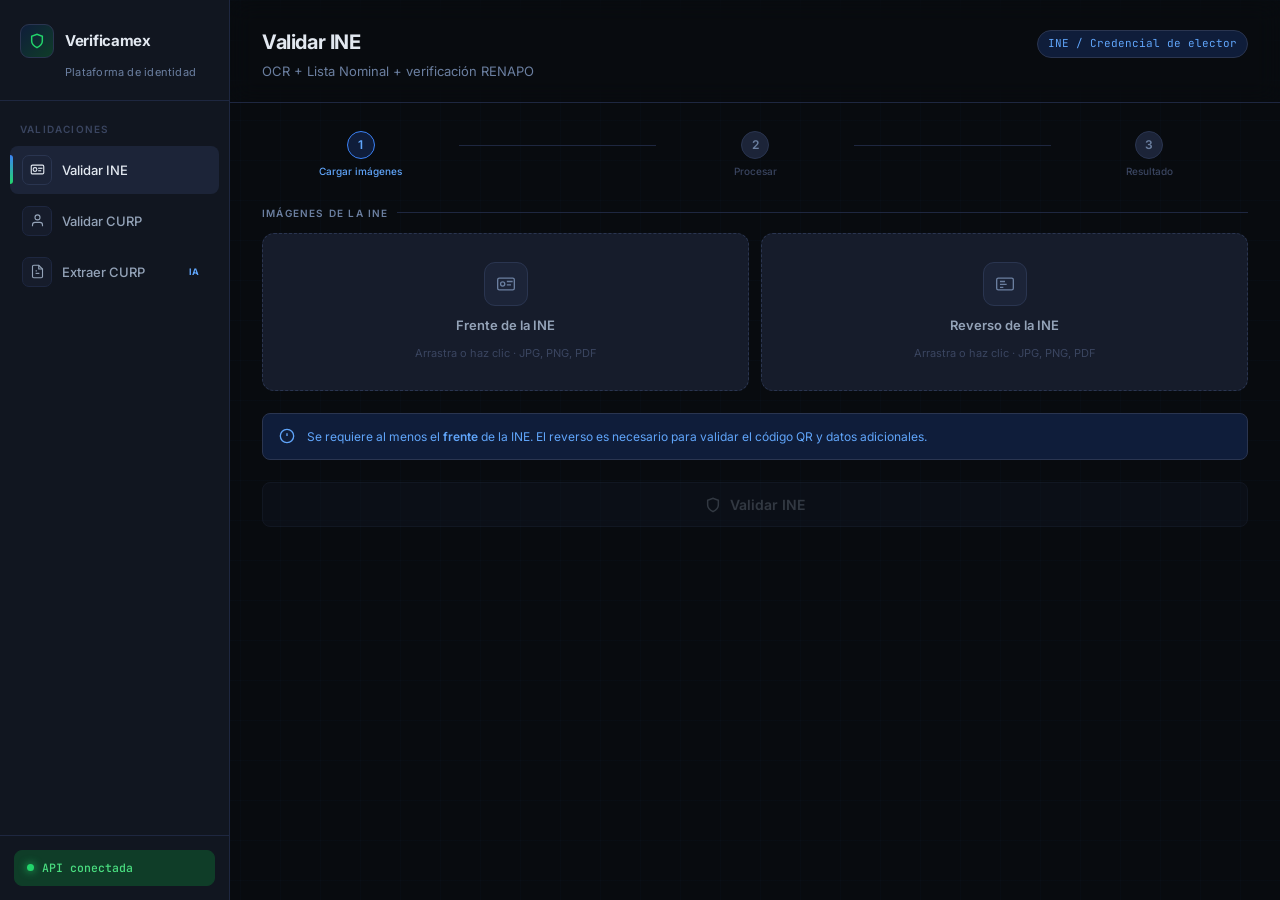
==== templates/index.html @ 27344fe3 "Separated HTML file into it's respective .html, .css && .js" ====
<!doctype html>
<html lang="es">
  <head>
    <meta charset="UTF-8" />
    <meta name="viewport" content="width=device-width, initial-scale=1.0" />
    <title>Verificamex — Validador de Identidad</title>
    <link rel="preconnect" href="https://fonts.googleapis.com" />
    <link
      href="https://fonts.googleapis.com/css2?family=Inter:wght@300;400;500;600;700&family=JetBrains+Mono:wght@400;500&display=swap"
      rel="stylesheet"
    />
    <link rel="stylesheet" href="/static/styles.css" />
  </head>
  <body>
    <div class="app">
      <aside class="sidebar">
        <div class="brand">
          <div class="brand-row">
            <div class="brand-icon">
              <svg
                width="16"
                height="16"
                fill="none"
                viewBox="0 0 24 24"
                stroke="#22d56b"
                stroke-width="2.2"
              >
                <path d="M12 22s8-4 8-10V5l-8-3-8 3v7c0 6 8 10 8 10z" />
              </svg>
            </div>
            <span class="brand-name">Verificamex</span>
          </div>
          <div class="brand-sub">Plataforma de identidad</div>
        </div>

        <nav class="nav">
          <div class="nav-section">Validaciones</div>

          <button class="nav-item active" id="nav-ine" onclick="go('ine')">
            <div class="nav-icon">
              <svg
                width="15"
                height="15"
                fill="none"
                viewBox="0 0 24 24"
                stroke="currentColor"
                stroke-width="1.8"
              >
                <rect x="2" y="5" width="20" height="14" rx="2" />
                <circle cx="8" cy="12" r="3" />
                <line x1="13" y1="10" x2="20" y2="10" />
                <line x1="13" y1="14" x2="18" y2="14" />
              </svg>
            </div>
            Validar INE
          </button>

          <button class="nav-item" id="nav-curp" onclick="go('curp')">
            <div class="nav-icon">
              <svg
                width="15"
                height="15"
                fill="none"
                viewBox="0 0 24 24"
                stroke="currentColor"
                stroke-width="1.8"
              >
                <path d="M20 21v-2a4 4 0 0 0-4-4H8a4 4 0 0 0-4 4v2" />
                <circle cx="12" cy="7" r="4" />
              </svg>
            </div>
            Validar CURP
          </button>

          <button class="nav-item" id="nav-extraer" onclick="go('extraer')">
            <div class="nav-icon">
              <svg
                width="15"
                height="15"
                fill="none"
                viewBox="0 0 24 24"
                stroke="currentColor"
                stroke-width="1.8"
              >
                <path
                  d="M14 2H6a2 2 0 0 0-2 2v16a2 2 0 0 0 2 2h12a2 2 0 0 0 2-2V8z"
                />
                <polyline points="14 2 14 8 20 8" />
                <line x1="9" y1="15" x2="15" y2="15" />
                <line x1="9" y1="11" x2="11" y2="11" />
              </svg>
            </div>
            Extraer CURP
            <span class="nav-new">IA</span>
          </button>
        </nav>

        <div class="sfooter">
          <div class="api-status">
            <div class="api-dot"></div>
            <span class="api-label">API conectada</span>
          </div>
        </div>
      </aside>

      <main class="main">
        <div id="sec-ine">
          <div class="topbar">
            <div class="topbar-left">
              <h1>Validar INE</h1>
              <p>OCR + Lista Nominal + verificación RENAPO</p>
            </div>
            <span class="topbar-badge">INE / Credencial de elector</span>
          </div>

          <div class="content">
            <div class="steps" id="ine-steps">
              <div class="step active" id="step1">
                <div class="step-dot">1</div>
                <div class="step-label">Cargar imágenes</div>
              </div>
              <div class="step-line" id="line1"></div>
              <div class="step" id="step2">
                <div class="step-dot">2</div>
                <div class="step-label">Procesar</div>
              </div>
              <div class="step-line" id="line2"></div>
              <div class="step" id="step3">
                <div class="step-dot">3</div>
                <div class="step-label">Resultado</div>
              </div>
            </div>

            <div>
              <div class="slabel">Imágenes de la INE</div>
              <div class="ugrid">
                <div class="uzone" id="zf">
                  <input
                    type="file"
                    accept="image/*,.pdf"
                    onchange="pick('front', this)"
                  />
                  <div class="uico-wrap">
                    <svg
                      class="uico"
                      width="20"
                      height="20"
                      fill="none"
                      viewBox="0 0 24 24"
                      stroke="var(--muted2)"
                      stroke-width="1.6"
                    >
                      <rect x="2" y="5" width="20" height="14" rx="2" />
                      <circle cx="8" cy="12" r="2.5" />
                      <line x1="13" y1="9" x2="20" y2="9" />
                      <line x1="13" y1="13" x2="18" y2="13" />
                    </svg>
                    <svg
                      class="uchk"
                      width="20"
                      height="20"
                      fill="none"
                      viewBox="0 0 24 24"
                      stroke="var(--green)"
                      stroke-width="2"
                    >
                      <polyline points="20 6 9 17 4 12" />
                    </svg>
                  </div>
                  <img class="thumb" id="tf" src="" alt="" />
                  <span class="utitle" id="ft">Frente de la INE</span>
                  <span class="usub" id="fs"
                    >Arrastra o haz clic · JPG, PNG, PDF</span
                  >
                </div>

                <div class="uzone" id="zb">
                  <input
                    type="file"
                    accept="image/*,.pdf"
                    onchange="pick('back', this)"
                  />
                  <div class="uico-wrap">
                    <svg
                      class="uico"
                      width="20"
                      height="20"
                      fill="none"
                      viewBox="0 0 24 24"
                      stroke="var(--muted2)"
                      stroke-width="1.6"
                    >
                      <rect x="2" y="5" width="20" height="14" rx="2" />
                      <line x1="6" y1="9" x2="12" y2="9" />
                      <line x1="6" y1="12.5" x2="14" y2="12.5" />
                      <line x1="6" y1="16" x2="10" y2="16" />
                    </svg>
                    <svg
                      class="uchk"
                      width="20"
                      height="20"
                      fill="none"
                      viewBox="0 0 24 24"
                      stroke="var(--green)"
                      stroke-width="2"
                    >
                      <polyline points="20 6 9 17 4 12" />
                    </svg>
                  </div>
                  <img class="thumb" id="tb" src="" alt="" />
                  <span class="utitle" id="bt">Reverso de la INE</span>
                  <span class="usub" id="bs"
                    >Arrastra o haz clic · JPG, PNG, PDF</span
                  >
                </div>
              </div>
            </div>

            <div class="info-box">
              <svg
                width="16"
                height="16"
                fill="none"
                viewBox="0 0 24 24"
                stroke="var(--blue-txt)"
                stroke-width="2"
              >
                <circle cx="12" cy="12" r="10" />
                <line x1="12" y1="8" x2="12" y2="12" />
                <line x1="12" y1="16" x2="12.01" y2="16" />
              </svg>
              <p>
                Se requiere al menos el <strong>frente</strong> de la INE. El
                reverso es necesario para validar el código QR y datos
                adicionales.
              </p>
            </div>

            <button class="btn-main" id="bine" onclick="doINE()" disabled>
              <div class="spinner-wrap">
                <div class="spinner"></div>
              </div>
              <svg
                id="iico"
                width="16"
                height="16"
                fill="none"
                viewBox="0 0 24 24"
                stroke="currentColor"
                stroke-width="2.2"
              >
                <path d="M12 22s8-4 8-10V5l-8-3-8 3v7c0 6 8 10 8 10z" />
              </svg>
              <span id="ilbl">Validar INE</span>
            </button>

            <div id="ir"></div>
          </div>
        </div>

        <div id="sec-curp" style="display: none">
          <div class="topbar">
            <div class="topbar-left">
              <h1>Validar CURP</h1>
              <p>Verificación directa ante el RENAPO</p>
            </div>
            <span class="topbar-badge">18 caracteres</span>
          </div>

          <div class="content">
            <div>
              <div class="slabel">Clave Única de Registro de Población</div>
              <div class="curp-input-wrap">
                <input
                  class="cinput"
                  id="ci"
                  maxlength="18"
                  placeholder="Ej: RELA040521HMNNPRA5"
                  oninput="onCurpInput(this)"
                  onkeydown="if (event.key === 'Enter') doCURP();"
                />
                <span class="curp-len" id="curp-len">0/18</span>
                <button class="btn-sm" id="bcurp" onclick="doCURP()" disabled>
                  Validar
                </button>
              </div>
            </div>

            <div class="info-box">
              <svg
                width="16"
                height="16"
                fill="none"
                viewBox="0 0 24 24"
                stroke="var(--blue-txt)"
                stroke-width="2"
              >
                <circle cx="12" cy="12" r="10" />
                <line x1="12" y1="8" x2="12" y2="12" />
                <line x1="12" y1="16" x2="12.01" y2="16" />
              </svg>
              <p>
                La CURP debe contener
                <strong>exactamente 18 caracteres</strong> alfanuméricos. La
                consulta se realiza en tiempo real contra el registro de RENAPO.
              </p>
            </div>

            <div id="cr"></div>
          </div>
        </div>

        <div id="sec-extraer" style="display: none">
          <div class="topbar">
            <div class="topbar-left">
              <h1>Extraer CURP</h1>
              <p>Detecta y extrae CURPs de cualquier documento o imagen</p>
            </div>
            <span class="topbar-badge">IA · OCR local</span>
          </div>

          <div class="content">
            <div>
              <div class="slabel">Documentos a analizar</div>
              <div
                class="drop-zone"
                id="dropZone"
                ondragover="dzDragOver(event)"
                ondragleave="dzDragLeave()"
                ondrop="dzDrop(event)"
              >
                <input
                  type="file"
                  id="docInput"
                  multiple
                  accept="image/*,.pdf,.doc,.docx,.txt,.png,.jpg,.jpeg,.webp,.bmp,.tiff,.heic"
                  onchange="addFiles(this.files)"
                />
                <div class="drop-icon">
                  <svg
                    width="24"
                    height="24"
                    fill="none"
                    viewBox="0 0 24 24"
                    stroke="var(--blue-txt)"
                    stroke-width="1.6"
                  >
                    <path d="M21 15v4a2 2 0 0 1-2 2H5a2 2 0 0 1-2-2v-4" />
                    <polyline points="17 8 12 3 7 8" />
                    <line x1="12" y1="3" x2="12" y2="15" />
                  </svg>
                </div>
                <span class="drop-title"
                  >Arrastra archivos aquí o haz clic para seleccionar</span
                >
                <span class="drop-sub"
                  >Sube imágenes de documentos, capturas de pantalla, PDFs,
                  actas, constancias o cualquier archivo que contenga una
                  CURP</span
                >
                <div class="drop-types">
                  <span class="type-pill">JPG</span>
                  <span class="type-pill">PNG</span>
                  <span class="type-pill">PDF</span>
                  <span class="type-pill">WEBP</span>
                  <span class="type-pill">HEIC</span>
                  <span class="type-pill">BMP</span>
                  <span class="type-pill">TIFF</span>
                  <span class="type-pill">TXT</span>
                </div>
              </div>
            </div>

            <div id="fileQueue" style="display: none">
              <div
                style="
                  display: flex;
                  align-items: center;
                  justify-content: space-between;
                  margin-bottom: 10px;
                "
              >
                <div class="slabel" style="margin-bottom: 0">
                  Archivos cargados
                </div>
                <button
                  onclick="clearAll()"
                  style="
                    font-size: 11px;
                    color: var(--muted2);
                    background: none;
                    border: none;
                    cursor: pointer;
                    padding: 2px 6px;
                    border-radius: 4px;
                    font-family: var(--sans);
                  "
                  onmouseover="this.style.color = 'var(--red-txt)'"
                  onmouseout="this.style.color = 'var(--muted2)'"
                >
                  Limpiar todo
                </button>
              </div>
              <div class="file-queue" id="fileList"></div>
            </div>

            <button
              class="btn-main"
              id="bextract"
              onclick="doExtract()"
              disabled
              style="display: none"
            >
              <div class="spinner-wrap" id="espinner">
                <div class="spinner"></div>
              </div>
              <svg
                id="eico"
                width="16"
                height="16"
                fill="none"
                viewBox="0 0 24 24"
                stroke="currentColor"
                stroke-width="2"
              >
                <circle cx="11" cy="11" r="8" />
                <line x1="21" y1="21" x2="16.65" y2="16.65" />
              </svg>
              <span id="elbl">Extraer CURP de todos los archivos</span>
            </button>

            <div class="summary-bar" id="extractSummary" style="display: none">
              <div class="sum-stat blue">
                <span class="sum-n" id="sTotal">0</span
                ><span class="sum-lbl">Archivos</span>
              </div>
              <div class="sum-div"></div>
              <div class="sum-stat green">
                <span class="sum-n" id="sFound">0</span
                ><span class="sum-lbl">Con CURP</span>
              </div>
              <div class="sum-div"></div>
              <div class="sum-stat red">
                <span class="sum-n" id="sNone">0</span
                ><span class="sum-lbl">Sin CURP</span>
              </div>
              <div class="sum-div"></div>
              <div class="sum-stat muted">
                <span class="sum-n" id="sUnique">0</span
                ><span class="sum-lbl">Únicas</span>
              </div>
              <div style="flex: 1"></div>
              <button
                class="act-btn green"
                onclick="exportCSV()"
                id="exportBtn"
                style="display: none"
              >
                <svg
                  width="13"
                  height="13"
                  fill="none"
                  viewBox="0 0 24 24"
                  stroke="currentColor"
                  stroke-width="2"
                >
                  <path d="M21 15v4a2 2 0 0 1-2 2H5a2 2 0 0 1-2-2v-4" />
                  <polyline points="7 10 12 15 17 10" />
                  <line x1="12" y1="15" x2="12" y2="3" />
                </svg>
                Exportar CSV
              </button>
            </div>

            <div class="extract-results" id="extractResults"></div>
          </div>
        </div>
      </main>
    </div>

    <script src="/static/script.js"></script>
  </body>
</html>
---- static/styles.css ----
*,
*::before,
*::after {
  box-sizing: border-box;
  margin: 0;
  padding: 0;
}

:root {
  --bg: #080b0f;
  --bg2: #0d1117;
  --surface: #111620;
  --surface2: #161c2b;
  --surface3: #1c2438;
  --border: #1e2740;
  --border2: #2a3550;
  --green: #22d56b;
  --green-dim: #0f3d28;
  --green-txt: #4ade80;
  --green-glow: #22d56b22;
  --blue: #3b82f6;
  --blue-dim: #0f1d3a;
  --blue-txt: #60a5fa;
  --red-dim: #2a0f0f;
  --red-br: #5a1a1a;
  --red-txt: #f87171;
  --muted: #3a4560;
  --muted2: #6b7fa0;
  --text: #e2e8f0;
  --text2: #94a3b8;
  --mono: "JetBrains Mono", monospace;
  --sans: "Inter", system-ui, sans-serif;
  --radius: 12px;
  --radius-sm: 8px;
}

html,
body {
  height: 100%;
  background: var(--bg);
  color: var(--text);
  font-family: var(--sans);
  font-size: 14px;
  line-height: 1.6;
}

/* ── Background grid pattern ── */
body::before {
  content: "";
  position: fixed;
  inset: 0;
  pointer-events: none;
  z-index: 0;
  background-image:
    linear-gradient(rgba(59, 130, 246, 0.025) 1px, transparent 1px),
    linear-gradient(90deg, rgba(59, 130, 246, 0.025) 1px, transparent 1px);
  background-size: 40px 40px;
}

.app {
  display: flex;
  height: 100vh;
  position: relative;
  z-index: 1;
}

/* ── Sidebar ── */
.sidebar {
  width: 230px;
  min-width: 230px;
  background: var(--surface);
  border-right: 1px solid var(--border);
  display: flex;
  flex-direction: column;
  position: relative;
  overflow: hidden;
}
.sidebar::after {
  content: "";
  position: absolute;
  top: 0;
  right: 0;
  width: 1px;
  height: 100%;
  background: linear-gradient(
    to bottom,
    transparent,
    var(--blue) 40,
    transparent
  );
}

.brand {
  padding: 24px 20px 18px;
  border-bottom: 1px solid var(--border);
  position: relative;
}
.brand-row {
  display: flex;
  align-items: center;
  gap: 11px;
}
.brand-icon {
  width: 34px;
  height: 34px;
  border-radius: 9px;
  background: linear-gradient(135deg, var(--blue-dim), var(--green-dim));
  border: 1px solid var(--border2);
  display: flex;
  align-items: center;
  justify-content: center;
  flex-shrink: 0;
  position: relative;
}
.brand-icon svg {
  filter: drop-shadow(0 0 6px var(--green) 88);
}
.brand-name {
  font-size: 15px;
  font-weight: 700;
  color: var(--text);
  letter-spacing: -0.3px;
}
.brand-sub {
  font-size: 11px;
  color: var(--muted2);
  margin-top: 6px;
  padding-left: 45px;
  letter-spacing: 0.02em;
}

.nav {
  flex: 1;
  padding: 12px 10px;
  display: flex;
  flex-direction: column;
  gap: 3px;
}
.nav-section {
  font-size: 10px;
  font-weight: 600;
  letter-spacing: 0.12em;
  text-transform: uppercase;
  color: var(--muted);
  padding: 8px 10px 6px;
}

.nav-item {
  display: flex;
  align-items: center;
  gap: 10px;
  padding: 9px 12px;
  border-radius: var(--radius-sm);
  font-size: 13px;
  color: var(--text2);
  font-weight: 500;
  border: none;
  background: none;
  width: 100%;
  text-align: left;
  cursor: pointer;
  font-family: var(--sans);
  transition:
    background 0.15s,
    color 0.15s;
  position: relative;
}
.nav-item:hover {
  background: var(--surface2);
  color: var(--text);
}
.nav-item.active {
  background: var(--surface3);
  color: var(--text);
}
.nav-item.active::before {
  content: "";
  position: absolute;
  left: 0;
  top: 20%;
  bottom: 20%;
  width: 3px;
  border-radius: 0 3px 3px 0;
  background: linear-gradient(to bottom, var(--blue), var(--green));
}
.nav-icon {
  width: 30px;
  height: 30px;
  border-radius: 7px;
  display: flex;
  align-items: center;
  justify-content: center;
  flex-shrink: 0;
  background: var(--surface2);
  border: 1px solid var(--border);
  transition:
    background 0.15s,
    border-color 0.15s;
}
.nav-item.active .nav-icon,
.nav-item:hover .nav-icon {
  background: var(--surface3);
  border-color: var(--border2);
}

.sfooter {
  padding: 14px;
  border-top: 1px solid var(--border);
}
.api-status {
  display: flex;
  align-items: center;
  gap: 8px;
  padding: 8px 12px;
  border-radius: var(--radius-sm);
  background: var(--green-dim);
  border: 1px solid var(--green-dim);
}
.api-dot {
  width: 7px;
  height: 7px;
  border-radius: 50%;
  background: var(--green);
  flex-shrink: 0;
  box-shadow: 0 0 8px var(--green);
  animation: pulse 2s ease-in-out infinite;
}
.api-label {
  font-size: 11.5px;
  color: var(--green-txt);
  font-family: var(--mono);
  font-weight: 500;
}
@keyframes pulse {
  0%,
  100% {
    opacity: 1;
    transform: scale(1);
  }
  50% {
    opacity: 0.5;
    transform: scale(0.8);
  }
}

/* ── Main ── */
.main {
  flex: 1;
  overflow-y: auto;
  display: flex;
  flex-direction: column;
}

.topbar {
  padding: 26px 32px 20px;
  border-bottom: 1px solid var(--border);
  display: flex;
  align-items: flex-start;
  justify-content: space-between;
  background: var(--surface) 88;
  backdrop-filter: blur(12px);
  position: sticky;
  top: 0;
  z-index: 10;
}
.topbar-left {
}
.topbar h1 {
  font-size: 20px;
  font-weight: 700;
  letter-spacing: -0.4px;
}
.topbar p {
  font-size: 13px;
  color: var(--muted2);
  margin-top: 3px;
}
.topbar-badge {
  font-size: 11px;
  font-family: var(--mono);
  padding: 4px 10px;
  border-radius: 20px;
  background: var(--blue-dim);
  border: 1px solid var(--border2);
  color: var(--blue-txt);
  margin-top: 4px;
}

.content {
  padding: 28px 32px;
  display: flex;
  flex-direction: column;
  gap: 22px;
}

/* ── Section label ── */
.slabel {
  font-size: 10px;
  font-weight: 600;
  letter-spacing: 0.12em;
  text-transform: uppercase;
  color: var(--muted2);
  margin-bottom: 12px;
  display: flex;
  align-items: center;
  gap: 8px;
}
.slabel::after {
  content: "";
  flex: 1;
  height: 1px;
  background: var(--border);
}

/* ── Upload zones ── */
.ugrid {
  display: grid;
  grid-template-columns: 1fr 1fr;
  gap: 12px;
}
.uzone {
  border: 1.5px dashed var(--border2);
  border-radius: var(--radius);
  padding: 28px 20px;
  cursor: pointer;
  position: relative;
  display: flex;
  flex-direction: column;
  align-items: center;
  gap: 9px;
  background: var(--surface2);
  transition: all 0.2s;
  overflow: hidden;
}
.uzone::before {
  content: "";
  position: absolute;
  inset: 0;
  background: radial-gradient(
    ellipse at 50% 0%,
    var(--blue) 08,
    transparent 70%
  );
  opacity: 0;
  transition: opacity 0.3s;
}
.uzone:hover::before {
  opacity: 1;
}
.uzone input {
  position: absolute;
  inset: 0;
  opacity: 0;
  cursor: pointer;
  width: 100%;
  height: 100%;
}
.uzone:hover {
  border-color: var(--blue) 80;
  background: var(--surface3);
}
.uzone.done {
  border-color: var(--green);
  border-style: solid;
  background: var(--green-dim);
}
.uzone.done::before {
  background: radial-gradient(
    ellipse at 50% 0%,
    var(--green) 0c,
    transparent 70%
  );
  opacity: 1;
}

.uico-wrap {
  width: 44px;
  height: 44px;
  border-radius: 11px;
  background: var(--surface3);
  border: 1px solid var(--border2);
  display: flex;
  align-items: center;
  justify-content: center;
  transition: all 0.2s;
}
.uzone:hover .uico-wrap {
  border-color: var(--blue) 80;
  background: var(--blue-dim);
}
.uzone.done .uico-wrap {
  border-color: var(--green);
  background: var(--green-dim);
}

.uico {
  display: block;
}
.uchk {
  display: none;
}
.uzone.done .uico {
  display: none;
}
.uzone.done .uchk {
  display: block;
}

.utitle {
  font-size: 13px;
  font-weight: 600;
  color: var(--text2);
  text-align: center;
}
.usub {
  font-size: 11px;
  color: var(--muted);
  text-align: center;
}
.uzone.done .utitle {
  color: var(--green-txt);
}
.uzone.done .usub {
  color: #2d7a4f;
}

.thumb {
  width: 70px;
  height: 44px;
  border-radius: 6px;
  object-fit: cover;
  border: 1px solid var(--green);
  display: none;
  box-shadow: 0 0 12px var(--green) 44;
}
.uzone.done .thumb {
  display: block;
}

/* ── Progress steps ── */
.steps {
  display: flex;
  align-items: center;
  gap: 0;
  margin-bottom: 4px;
}
.step {
  display: flex;
  flex-direction: column;
  align-items: center;
  gap: 4px;
  flex: 1;
}
.step-dot {
  width: 28px;
  height: 28px;
  border-radius: 50%;
  display: flex;
  align-items: center;
  justify-content: center;
  background: var(--surface3);
  border: 1.5px solid var(--border2);
  font-size: 12px;
  font-weight: 600;
  color: var(--muted2);
  transition: all 0.3s;
  position: relative;
  z-index: 1;
}
.step.done .step-dot {
  background: var(--green-dim);
  border-color: var(--green);
  color: var(--green-txt);
}
.step.active .step-dot {
  background: var(--blue-dim);
  border-color: var(--blue);
  color: var(--blue-txt);
}
.step-label {
  font-size: 10px;
  color: var(--muted);
  font-weight: 500;
}
.step.done .step-label {
  color: var(--green-txt);
}
.step.active .step-label {
  color: var(--blue-txt);
}
.step-line {
  flex: 1;
  height: 1px;
  background: var(--border);
  margin: 0;
  margin-bottom: 18px;
  transition: background 0.3s;
}
.step-line.done {
  background: var(--green);
}

/* ── Buttons ── */
.btn-main {
  display: flex;
  align-items: center;
  justify-content: center;
  gap: 9px;
  width: 100%;
  padding: 13px;
  border-radius: var(--radius-sm);
  border: 1px solid var(--border2);
  background: var(--surface2);
  color: var(--text2);
  font-family: var(--sans);
  font-size: 14px;
  font-weight: 600;
  cursor: pointer;
  transition: all 0.2s;
  position: relative;
  overflow: hidden;
}
.btn-main::before {
  content: "";
  position: absolute;
  inset: 0;
  background: linear-gradient(135deg, var(--blue) 0c, var(--green) 0c);
  opacity: 0;
  transition: opacity 0.3s;
}
.btn-main:not(:disabled):hover::before {
  opacity: 1;
}
.btn-main:not(:disabled):hover {
  border-color: var(--blue) 80;
  color: var(--text);
  transform: translateY(-1px);
}
.btn-main:not(:disabled):active {
  transform: translateY(0);
}
.btn-main:disabled {
  opacity: 0.3;
  cursor: not-allowed;
}
.btn-main.ready {
  border-color: var(--green) 80;
  color: var(--green-txt);
}
.btn-main.ready::before {
  background: linear-gradient(135deg, var(--green) 08, var(--green) 04);
  opacity: 1;
}

.spinner-wrap {
  position: relative;
  width: 16px;
  height: 16px;
  display: none;
}
.btn-main.loading .spinner-wrap {
  display: block;
}
.spinner {
  position: absolute;
  inset: 0;
  border: 2px solid var(--border2);
  border-top-color: var(--green);
  border-radius: 50%;
  animation: spin 0.7s linear infinite;
}
@keyframes spin {
  to {
    transform: rotate(360deg);
  }
}

/* ── Result card ── */
.rcard {
  border: 1px solid var(--border);
  border-radius: var(--radius);
  overflow: hidden;
  animation: slideUp 0.3s ease;
  background: var(--surface);
}
@keyframes slideUp {
  from {
    opacity: 0;
    transform: translateY(12px);
  }
  to {
    opacity: 1;
    transform: none;
  }
}

.rhead {
  display: flex;
  align-items: center;
  justify-content: space-between;
  padding: 14px 18px;
  background: var(--surface2);
  border-bottom: 1px solid var(--border);
}
.rhead-left {
  display: flex;
  align-items: center;
  gap: 10px;
}
.rhead-icon {
  width: 32px;
  height: 32px;
  border-radius: 8px;
  display: flex;
  align-items: center;
  justify-content: center;
}
.rhead-icon.ok {
  background: var(--green-dim);
  border: 1px solid var(--green) 40;
}
.rhead-icon.bad {
  background: var(--red-dim);
  border: 1px solid var(--red-br);
}
.rhead-title {
  font-size: 13px;
  color: var(--text2);
  font-weight: 600;
}
.rhead-sub {
  font-size: 11px;
  color: var(--muted);
  margin-top: 1px;
}

.badge-ok {
  font-size: 11.5px;
  padding: 4px 12px;
  border-radius: 20px;
  background: var(--green-dim);
  color: var(--green-txt);
  border: 1px solid var(--green) 50;
  font-family: var(--mono);
  font-weight: 500;
  display: flex;
  align-items: center;
  gap: 6px;
}
.badge-bad {
  font-size: 11.5px;
  padding: 4px 12px;
  border-radius: 20px;
  background: var(--red-dim);
  color: var(--red-txt);
  border: 1px solid var(--red-br);
  font-family: var(--mono);
  font-weight: 500;
  display: flex;
  align-items: center;
  gap: 6px;
}
.badge-ok::before {
  content: "";
  width: 6px;
  height: 6px;
  border-radius: 50%;
  background: var(--green);
}
.badge-bad::before {
  content: "";
  width: 6px;
  height: 6px;
  border-radius: 50%;
  background: var(--red-txt);
}

.rbody {
  padding: 18px;
  display: grid;
  grid-template-columns: 1fr 1fr;
  gap: 12px;
}
.rf {
  padding: 12px 14px;
  border-radius: var(--radius-sm);
  background: var(--surface2);
  border: 1px solid var(--border);
  transition: border-color 0.2s;
}
.rf:hover {
  border-color: var(--border2);
}
.rf label {
  font-size: 10px;
  color: var(--muted2);
  display: block;
  margin-bottom: 4px;
  letter-spacing: 0.06em;
  font-weight: 600;
  text-transform: uppercase;
}
.rf span {
  font-size: 13px;
  font-weight: 500;
  color: var(--text);
  font-family: var(--mono);
}
.rf.full {
  grid-column: 1/-1;
}

/* ── Error card ── */
.errcard {
  border: 1px solid var(--red-br);
  border-radius: var(--radius);
  overflow: hidden;
  background: var(--red-dim);
  animation: slideUp 0.3s ease;
}
.errcard-body {
  padding: 16px 18px;
  display: flex;
  align-items: flex-start;
  gap: 12px;
}
.errcard-icon {
  width: 32px;
  height: 32px;
  border-radius: 8px;
  flex-shrink: 0;
  background: #3a0f0f;
  border: 1px solid var(--red-br);
  display: flex;
  align-items: center;
  justify-content: center;
}
.errcard-text {
}
.errcard-title {
  font-size: 13px;
  color: var(--red-txt);
  font-weight: 600;
  margin-bottom: 4px;
}
.errcard-msg {
  font-size: 12px;
  color: #a06060;
  font-family: var(--mono);
  line-height: 1.5;
}

/* ── CURP section ── */
.curp-input-wrap {
  display: flex;
  gap: 10px;
  align-items: stretch;
  background: var(--surface2);
  border: 1px solid var(--border2);
  border-radius: var(--radius-sm);
  padding: 4px 4px 4px 14px;
  transition:
    border-color 0.2s,
    box-shadow 0.2s;
}
.curp-input-wrap:focus-within {
  border-color: var(--blue) 80;
  box-shadow: 0 0 0 3px var(--blue) 12;
}
.cinput {
  flex: 1;
  padding: 10px 0;
  border: none;
  background: none;
  color: var(--text);
  font-family: var(--mono);
  font-size: 14px;
  letter-spacing: 0.08em;
  outline: none;
  text-transform: uppercase;
}
.cinput::placeholder {
  font-family: var(--sans);
  letter-spacing: 0;
  color: var(--muted);
  font-size: 13px;
}

.curp-len {
  font-family: var(--mono);
  font-size: 11px;
  color: var(--muted);
  align-self: center;
  padding: 0 6px;
  min-width: 34px;
  text-align: right;
  transition: color 0.2s;
}
.curp-len.ok {
  color: var(--green-txt);
}

.btn-sm {
  padding: 10px 18px;
  border-radius: 6px;
  border: none;
  background: var(--blue) cc;
  color: #fff;
  font-family: var(--sans);
  font-size: 13px;
  font-weight: 600;
  cursor: pointer;
  white-space: nowrap;
  transition: all 0.15s;
}
.btn-sm:hover:not(:disabled) {
  background: var(--blue);
}
.btn-sm:disabled {
  opacity: 0.35;
  cursor: not-allowed;
}

.ccard {
  border: 1px solid var(--border);
  border-radius: var(--radius);
  overflow: hidden;
  animation: slideUp 0.3s ease;
  background: var(--surface);
}
.chead {
  padding: 15px 18px;
  background: var(--surface2);
  border-bottom: 1px solid var(--border);
  display: flex;
  align-items: center;
  justify-content: space-between;
  gap: 12px;
}
.cval {
  font-family: var(--mono);
  font-size: 16px;
  font-weight: 600;
  color: var(--text);
  letter-spacing: 0.08em;
}
.cbody {
  padding: 18px;
  display: grid;
  grid-template-columns: repeat(3, 1fr);
  gap: 12px;
}

/* ── Info box ── */
.info-box {
  display: flex;
  align-items: flex-start;
  gap: 12px;
  padding: 13px 16px;
  border-radius: var(--radius-sm);
  background: var(--blue-dim);
  border: 1px solid var(--border2);
}
.info-box svg {
  flex-shrink: 0;
  margin-top: 1px;
}
.info-box p {
  font-size: 12px;
  color: var(--blue-txt);
  line-height: 1.6;
}
.info-box strong {
  font-weight: 600;
}

/* ── Scrollbar ── */
::-webkit-scrollbar {
  width: 6px;
}
::-webkit-scrollbar-track {
  background: transparent;
}
::-webkit-scrollbar-thumb {
  background: var(--border2);
  border-radius: 3px;
}
::-webkit-scrollbar-thumb:hover {
  background: var(--muted);
}

/* ── Nav badge ── */
.nav-new {
  margin-left: auto;
  font-size: 9px;
  font-weight: 700;
  letter-spacing: 0.08em;
  padding: 2px 7px;
  border-radius: 20px;
  background: linear-gradient(135deg, var(--blue) 33, var(--green) 33);
  border: 1px solid var(--blue) 44;
  color: var(--blue-txt);
}

/* ── Drop zone (multi-file) ── */
.drop-zone {
  border: 1.5px dashed var(--border2);
  border-radius: var(--radius);
  padding: 36px 24px;
  cursor: pointer;
  position: relative;
  display: flex;
  flex-direction: column;
  align-items: center;
  gap: 10px;
  background: var(--surface2);
  transition: all 0.2s;
  text-align: center;
}
.drop-zone input {
  position: absolute;
  inset: 0;
  opacity: 0;
  cursor: pointer;
  width: 100%;
  height: 100%;
}
.drop-zone:hover,
.drop-zone.dragover {
  border-color: var(--blue) 80;
  background: var(--surface3);
}
.drop-zone.dragover {
  border-style: solid;
  box-shadow: inset 0 0 0 1px var(--blue) 30;
}
.drop-icon {
  width: 52px;
  height: 52px;
  border-radius: 14px;
  background: var(--surface3);
  border: 1px solid var(--border2);
  display: flex;
  align-items: center;
  justify-content: center;
}
.drop-title {
  font-size: 14px;
  font-weight: 600;
  color: var(--text);
}
.drop-sub {
  font-size: 12px;
  color: var(--muted2);
  max-width: 320px;
  line-height: 1.6;
}
.drop-types {
  display: flex;
  gap: 6px;
  flex-wrap: wrap;
  justify-content: center;
}
.type-pill {
  font-size: 10px;
  font-weight: 600;
  letter-spacing: 0.06em;
  text-transform: uppercase;
  padding: 3px 9px;
  border-radius: 20px;
  background: var(--surface3);
  border: 1px solid var(--border2);
  color: var(--muted2);
}

/* ── File queue ── */
.file-queue {
  display: flex;
  flex-direction: column;
  gap: 8px;
}
.file-item {
  display: flex;
  align-items: center;
  gap: 12px;
  padding: 10px 14px;
  border-radius: var(--radius-sm);
  background: var(--surface2);
  border: 1px solid var(--border);
  animation: slideUp 0.2s ease;
}
.file-thumb {
  width: 48px;
  height: 36px;
  border-radius: 6px;
  object-fit: cover;
  border: 1px solid var(--border2);
  flex-shrink: 0;
  background: var(--surface3);
  display: flex;
  align-items: center;
  justify-content: center;
  overflow: hidden;
}
.file-thumb img {
  width: 100%;
  height: 100%;
  object-fit: cover;
}
.file-thumb.is-pdf {
  font-size: 10px;
  font-weight: 700;
  color: var(--red-txt);
  letter-spacing: 0.04em;
}
.file-thumb.is-doc {
  font-size: 9px;
  font-weight: 700;
  color: var(--blue-txt);
}
.file-info {
  flex: 1;
  min-width: 0;
}
.file-name {
  font-size: 12px;
  font-weight: 500;
  color: var(--text);
  white-space: nowrap;
  overflow: hidden;
  text-overflow: ellipsis;
}
.file-size {
  font-size: 11px;
  color: var(--muted2);
  margin-top: 2px;
}
.file-status {
  font-size: 11px;
  font-family: var(--mono);
}
.file-status.pending {
  color: var(--muted2);
}
.file-status.scanning {
  color: var(--blue-txt);
}
.file-status.found {
  color: var(--green-txt);
}
.file-status.notfound {
  color: var(--red-txt);
}
.file-remove {
  width: 26px;
  height: 26px;
  border-radius: 6px;
  border: none;
  background: none;
  color: var(--muted);
  cursor: pointer;
  display: flex;
  align-items: center;
  justify-content: center;
  transition: all 0.15s;
  flex-shrink: 0;
}
.file-remove:hover {
  background: var(--red-dim);
  color: var(--red-txt);
}

/* ── Extraction results ── */
.extract-results {
  display: flex;
  flex-direction: column;
  gap: 10px;
}
.extract-item {
  border: 1px solid var(--border);
  border-radius: var(--radius);
  overflow: hidden;
  background: var(--surface);
  animation: slideUp 0.25s ease;
}
.extract-head {
  padding: 12px 16px;
  background: var(--surface2);
  border-bottom: 1px solid var(--border);
  display: flex;
  align-items: center;
  gap: 10px;
}
.extract-filename {
  font-size: 12px;
  color: var(--text2);
  flex: 1;
  font-weight: 500;
}
.extract-body {
  padding: 14px 16px;
}
.curp-found {
  display: flex;
  align-items: center;
  gap: 12px;
  flex-wrap: wrap;
}
.curp-chip {
  font-family: var(--mono);
  font-size: 15px;
  font-weight: 600;
  color: var(--green-txt);
  letter-spacing: 0.1em;
  padding: 8px 16px;
  border-radius: var(--radius-sm);
  background: var(--green-dim);
  border: 1px solid var(--green) 40;
}
.curp-actions {
  display: flex;
  gap: 8px;
}
.act-btn {
  display: flex;
  align-items: center;
  gap: 6px;
  padding: 7px 13px;
  border-radius: 6px;
  font-size: 12px;
  font-weight: 500;
  border: 1px solid var(--border2);
  background: var(--surface3);
  color: var(--text2);
  cursor: pointer;
  font-family: var(--sans);
  transition: all 0.15s;
}
.act-btn:hover {
  border-color: var(--blue) 80;
  color: var(--blue-txt);
  background: var(--blue-dim);
}
.act-btn.green:hover {
  border-color: var(--green) 80;
  color: var(--green-txt);
  background: var(--green-dim);
}
.no-curp {
  font-size: 13px;
  color: var(--muted2);
  font-style: italic;
}

/* ── Summary bar ── */
.summary-bar {
  display: flex;
  align-items: center;
  gap: 14px;
  padding: 12px 16px;
  border-radius: var(--radius-sm);
  background: var(--surface2);
  border: 1px solid var(--border);
}
.sum-stat {
  display: flex;
  flex-direction: column;
  align-items: center;
  gap: 2px;
}
.sum-n {
  font-size: 20px;
  font-weight: 700;
  font-family: var(--mono);
}
.sum-lbl {
  font-size: 10px;
  color: var(--muted2);
  font-weight: 600;
  letter-spacing: 0.06em;
  text-transform: uppercase;
}
.sum-div {
  width: 1px;
  height: 32px;
  background: var(--border2);
}
.sum-stat.green .sum-n {
  color: var(--green-txt);
}
.sum-stat.blue .sum-n {
  color: var(--blue-txt);
}
.sum-stat.red .sum-n {
  color: var(--red-txt);
}
.sum-stat.muted .sum-n {
  color: var(--muted2);
}
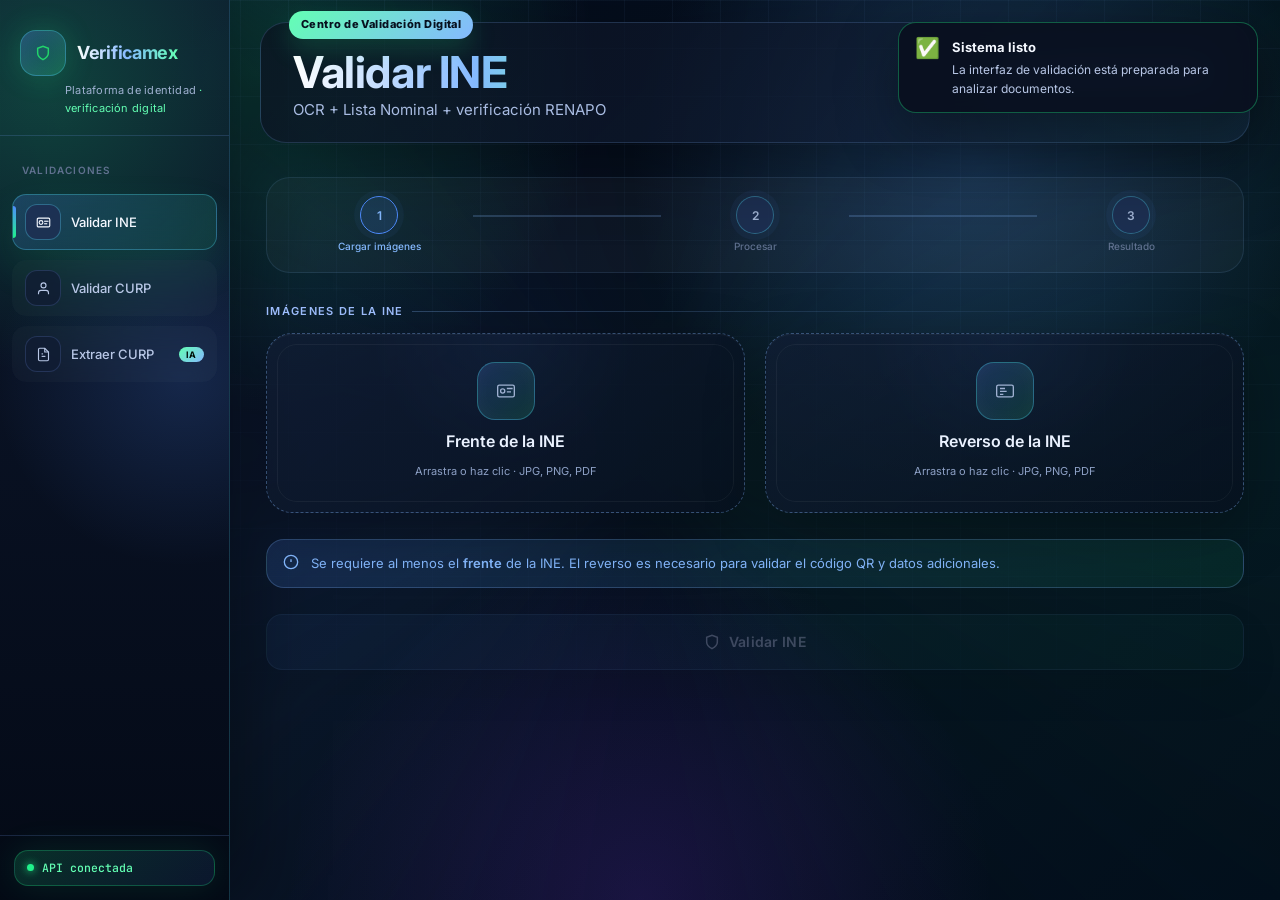
==== commit 08681f26: "Version que valida INE y CURP" ====
--- a/templates/index.html
+++ b/templates/index.html
@@ -11,7 +11,7 @@
     />
     <link rel="stylesheet" href="/static/styles.css" />
   </head>
-  <body>
+  <body class="vm-v2">
     <div class="app">
       <aside class="sidebar">
         <div class="brand">
@@ -478,6 +478,32 @@
       </main>
     </div>
 
-    <script src="/static/script.js"></script>
+    <script src="/static/script.js" defer></script>
+
+
+    <!-- Interfaz visual: loader global, toasts y ventana emergente -->
+    <div class="vm-loader" id="globalLoader" aria-hidden="true">
+      <div class="vm-loader-card">
+        <div class="vm-scan-document">
+          <div class="vm-doc-lines"></div>
+          <div class="vm-scan-line"></div>
+        </div>
+        <h3 id="loaderTitle">Analizando documento...</h3>
+        <p id="loaderMsg">Verificando datos y comparando información. Espera un momento.</p>
+      </div>
+    </div>
+
+    <div class="vm-toast-stack" id="toastStack" aria-live="polite"></div>
+
+    <div class="vm-modal" id="resultModal" aria-hidden="true">
+      <div class="vm-modal-card" role="dialog" aria-modal="true" aria-labelledby="modalTitle">
+        <button class="vm-modal-close" onclick="hideModal()" aria-label="Cerrar">×</button>
+        <div class="vm-modal-icon" id="modalIcon"></div>
+        <h2 id="modalTitle">Resultado</h2>
+        <p id="modalText">Validación completada.</p>
+        <button class="vm-modal-btn" onclick="hideModal()">Entendido</button>
+      </div>
+    </div>
+
   </body>
 </html>
--- a/static/styles.css
+++ b/static/styles.css
@@ -1,1199 +1,1689 @@
-*,
-*::before,
-*::after {
-  box-sizing: border-box;
-  margin: 0;
-  padding: 0;
-}
-
-:root {
-  --bg: #080b0f;
-  --bg2: #0d1117;
-  --surface: #111620;
-  --surface2: #161c2b;
-  --surface3: #1c2438;
-  --border: #1e2740;
-  --border2: #2a3550;
-  --green: #22d56b;
-  --green-dim: #0f3d28;
-  --green-txt: #4ade80;
-  --green-glow: #22d56b22;
-  --blue: #3b82f6;
-  --blue-dim: #0f1d3a;
-  --blue-txt: #60a5fa;
-  --red-dim: #2a0f0f;
-  --red-br: #5a1a1a;
-  --red-txt: #f87171;
-  --muted: #3a4560;
-  --muted2: #6b7fa0;
-  --text: #e2e8f0;
-  --text2: #94a3b8;
-  --mono: "JetBrains Mono", monospace;
-  --sans: "Inter", system-ui, sans-serif;
-  --radius: 12px;
-  --radius-sm: 8px;
-}
-
-html,
-body {
-  height: 100%;
-  background: var(--bg);
-  color: var(--text);
-  font-family: var(--sans);
-  font-size: 14px;
-  line-height: 1.6;
-}
-
-/* ── Background grid pattern ── */
-body::before {
-  content: "";
-  position: fixed;
-  inset: 0;
-  pointer-events: none;
-  z-index: 0;
-  background-image:
-    linear-gradient(rgba(59, 130, 246, 0.025) 1px, transparent 1px),
-    linear-gradient(90deg, rgba(59, 130, 246, 0.025) 1px, transparent 1px);
-  background-size: 40px 40px;
-}
-
-.app {
-  display: flex;
-  height: 100vh;
-  position: relative;
-  z-index: 1;
-}
-
-/* ── Sidebar ── */
-.sidebar {
-  width: 230px;
-  min-width: 230px;
-  background: var(--surface);
-  border-right: 1px solid var(--border);
-  display: flex;
-  flex-direction: column;
-  position: relative;
-  overflow: hidden;
-}
-.sidebar::after {
-  content: "";
-  position: absolute;
-  top: 0;
-  right: 0;
-  width: 1px;
-  height: 100%;
-  background: linear-gradient(
-    to bottom,
-    transparent,
-    var(--blue) 40,
-    transparent
-  );
-}
-
-.brand {
-  padding: 24px 20px 18px;
-  border-bottom: 1px solid var(--border);
-  position: relative;
-}
-.brand-row {
-  display: flex;
-  align-items: center;
-  gap: 11px;
-}
-.brand-icon {
-  width: 34px;
-  height: 34px;
-  border-radius: 9px;
-  background: linear-gradient(135deg, var(--blue-dim), var(--green-dim));
-  border: 1px solid var(--border2);
-  display: flex;
-  align-items: center;
-  justify-content: center;
-  flex-shrink: 0;
-  position: relative;
-}
-.brand-icon svg {
-  filter: drop-shadow(0 0 6px var(--green) 88);
-}
-.brand-name {
-  font-size: 15px;
-  font-weight: 700;
-  color: var(--text);
-  letter-spacing: -0.3px;
-}
-.brand-sub {
-  font-size: 11px;
-  color: var(--muted2);
-  margin-top: 6px;
-  padding-left: 45px;
-  letter-spacing: 0.02em;
-}
-
-.nav {
-  flex: 1;
-  padding: 12px 10px;
-  display: flex;
-  flex-direction: column;
-  gap: 3px;
-}
-.nav-section {
-  font-size: 10px;
-  font-weight: 600;
-  letter-spacing: 0.12em;
-  text-transform: uppercase;
-  color: var(--muted);
-  padding: 8px 10px 6px;
-}
-
-.nav-item {
-  display: flex;
-  align-items: center;
-  gap: 10px;
-  padding: 9px 12px;
-  border-radius: var(--radius-sm);
-  font-size: 13px;
-  color: var(--text2);
-  font-weight: 500;
-  border: none;
-  background: none;
-  width: 100%;
-  text-align: left;
-  cursor: pointer;
-  font-family: var(--sans);
-  transition:
-    background 0.15s,
-    color 0.15s;
-  position: relative;
-}
-.nav-item:hover {
-  background: var(--surface2);
-  color: var(--text);
-}
-.nav-item.active {
-  background: var(--surface3);
-  color: var(--text);
-}
-.nav-item.active::before {
-  content: "";
-  position: absolute;
-  left: 0;
-  top: 20%;
-  bottom: 20%;
-  width: 3px;
-  border-radius: 0 3px 3px 0;
-  background: linear-gradient(to bottom, var(--blue), var(--green));
-}
-.nav-icon {
-  width: 30px;
-  height: 30px;
-  border-radius: 7px;
-  display: flex;
-  align-items: center;
-  justify-content: center;
-  flex-shrink: 0;
-  background: var(--surface2);
-  border: 1px solid var(--border);
-  transition:
-    background 0.15s,
-    border-color 0.15s;
-}
-.nav-item.active .nav-icon,
-.nav-item:hover .nav-icon {
-  background: var(--surface3);
-  border-color: var(--border2);
-}
-
-.sfooter {
-  padding: 14px;
-  border-top: 1px solid var(--border);
-}
-.api-status {
-  display: flex;
-  align-items: center;
-  gap: 8px;
-  padding: 8px 12px;
-  border-radius: var(--radius-sm);
-  background: var(--green-dim);
-  border: 1px solid var(--green-dim);
-}
-.api-dot {
-  width: 7px;
-  height: 7px;
-  border-radius: 50%;
-  background: var(--green);
-  flex-shrink: 0;
-  box-shadow: 0 0 8px var(--green);
-  animation: pulse 2s ease-in-out infinite;
-}
-.api-label {
-  font-size: 11.5px;
-  color: var(--green-txt);
-  font-family: var(--mono);
-  font-weight: 500;
-}
-@keyframes pulse {
-  0%,
-  100% {
-    opacity: 1;
-    transform: scale(1);
-  }
-  50% {
-    opacity: 0.5;
-    transform: scale(0.8);
-  }
-}
-
-/* ── Main ── */
-.main {
-  flex: 1;
-  overflow-y: auto;
-  display: flex;
-  flex-direction: column;
-}
-
-.topbar {
-  padding: 26px 32px 20px;
-  border-bottom: 1px solid var(--border);
-  display: flex;
-  align-items: flex-start;
-  justify-content: space-between;
-  background: var(--surface) 88;
-  backdrop-filter: blur(12px);
-  position: sticky;
-  top: 0;
-  z-index: 10;
-}
-.topbar-left {
-}
-.topbar h1 {
-  font-size: 20px;
-  font-weight: 700;
-  letter-spacing: -0.4px;
-}
-.topbar p {
-  font-size: 13px;
-  color: var(--muted2);
-  margin-top: 3px;
-}
-.topbar-badge {
-  font-size: 11px;
-  font-family: var(--mono);
-  padding: 4px 10px;
-  border-radius: 20px;
-  background: var(--blue-dim);
-  border: 1px solid var(--border2);
-  color: var(--blue-txt);
-  margin-top: 4px;
-}
-
-.content {
-  padding: 28px 32px;
-  display: flex;
-  flex-direction: column;
-  gap: 22px;
-}
-
-/* ── Section label ── */
-.slabel {
-  font-size: 10px;
-  font-weight: 600;
-  letter-spacing: 0.12em;
-  text-transform: uppercase;
-  color: var(--muted2);
-  margin-bottom: 12px;
-  display: flex;
-  align-items: center;
-  gap: 8px;
-}
-.slabel::after {
-  content: "";
-  flex: 1;
-  height: 1px;
-  background: var(--border);
-}
-
-/* ── Upload zones ── */
-.ugrid {
-  display: grid;
-  grid-template-columns: 1fr 1fr;
-  gap: 12px;
-}
-.uzone {
-  border: 1.5px dashed var(--border2);
-  border-radius: var(--radius);
-  padding: 28px 20px;
-  cursor: pointer;
-  position: relative;
-  display: flex;
-  flex-direction: column;
-  align-items: center;
-  gap: 9px;
-  background: var(--surface2);
-  transition: all 0.2s;
-  overflow: hidden;
-}
-.uzone::before {
-  content: "";
-  position: absolute;
-  inset: 0;
-  background: radial-gradient(
-    ellipse at 50% 0%,
-    var(--blue) 08,
-    transparent 70%
-  );
-  opacity: 0;
-  transition: opacity 0.3s;
-}
-.uzone:hover::before {
-  opacity: 1;
-}
-.uzone input {
-  position: absolute;
-  inset: 0;
-  opacity: 0;
-  cursor: pointer;
-  width: 100%;
-  height: 100%;
-}
-.uzone:hover {
-  border-color: var(--blue) 80;
-  background: var(--surface3);
-}
-.uzone.done {
-  border-color: var(--green);
-  border-style: solid;
-  background: var(--green-dim);
-}
-.uzone.done::before {
-  background: radial-gradient(
-    ellipse at 50% 0%,
-    var(--green) 0c,
-    transparent 70%
-  );
-  opacity: 1;
-}
-
-.uico-wrap {
-  width: 44px;
-  height: 44px;
-  border-radius: 11px;
-  background: var(--surface3);
-  border: 1px solid var(--border2);
-  display: flex;
-  align-items: center;
-  justify-content: center;
-  transition: all 0.2s;
-}
-.uzone:hover .uico-wrap {
-  border-color: var(--blue) 80;
-  background: var(--blue-dim);
-}
-.uzone.done .uico-wrap {
-  border-color: var(--green);
-  background: var(--green-dim);
-}
-
-.uico {
-  display: block;
-}
-.uchk {
-  display: none;
-}
-.uzone.done .uico {
-  display: none;
-}
-.uzone.done .uchk {
-  display: block;
-}
-
-.utitle {
-  font-size: 13px;
-  font-weight: 600;
-  color: var(--text2);
-  text-align: center;
-}
-.usub {
-  font-size: 11px;
-  color: var(--muted);
-  text-align: center;
-}
-.uzone.done .utitle {
-  color: var(--green-txt);
-}
-.uzone.done .usub {
-  color: #2d7a4f;
-}
-
-.thumb {
-  width: 70px;
-  height: 44px;
-  border-radius: 6px;
-  object-fit: cover;
-  border: 1px solid var(--green);
-  display: none;
-  box-shadow: 0 0 12px var(--green) 44;
-}
-.uzone.done .thumb {
-  display: block;
-}
-
-/* ── Progress steps ── */
-.steps {
-  display: flex;
-  align-items: center;
-  gap: 0;
-  margin-bottom: 4px;
-}
-.step {
-  display: flex;
-  flex-direction: column;
-  align-items: center;
-  gap: 4px;
-  flex: 1;
-}
-.step-dot {
-  width: 28px;
-  height: 28px;
-  border-radius: 50%;
-  display: flex;
-  align-items: center;
-  justify-content: center;
-  background: var(--surface3);
-  border: 1.5px solid var(--border2);
-  font-size: 12px;
-  font-weight: 600;
-  color: var(--muted2);
-  transition: all 0.3s;
-  position: relative;
-  z-index: 1;
-}
-.step.done .step-dot {
-  background: var(--green-dim);
-  border-color: var(--green);
-  color: var(--green-txt);
-}
-.step.active .step-dot {
-  background: var(--blue-dim);
-  border-color: var(--blue);
-  color: var(--blue-txt);
-}
-.step-label {
-  font-size: 10px;
-  color: var(--muted);
-  font-weight: 500;
-}
-.step.done .step-label {
-  color: var(--green-txt);
-}
-.step.active .step-label {
-  color: var(--blue-txt);
-}
-.step-line {
-  flex: 1;
-  height: 1px;
-  background: var(--border);
-  margin: 0;
-  margin-bottom: 18px;
-  transition: background 0.3s;
-}
-.step-line.done {
-  background: var(--green);
-}
-
-/* ── Buttons ── */
-.btn-main {
-  display: flex;
-  align-items: center;
-  justify-content: center;
-  gap: 9px;
-  width: 100%;
-  padding: 13px;
-  border-radius: var(--radius-sm);
-  border: 1px solid var(--border2);
-  background: var(--surface2);
-  color: var(--text2);
-  font-family: var(--sans);
-  font-size: 14px;
-  font-weight: 600;
-  cursor: pointer;
-  transition: all 0.2s;
-  position: relative;
-  overflow: hidden;
-}
-.btn-main::before {
-  content: "";
-  position: absolute;
-  inset: 0;
-  background: linear-gradient(135deg, var(--blue) 0c, var(--green) 0c);
-  opacity: 0;
-  transition: opacity 0.3s;
-}
-.btn-main:not(:disabled):hover::before {
-  opacity: 1;
-}
-.btn-main:not(:disabled):hover {
-  border-color: var(--blue) 80;
-  color: var(--text);
-  transform: translateY(-1px);
-}
-.btn-main:not(:disabled):active {
-  transform: translateY(0);
-}
-.btn-main:disabled {
-  opacity: 0.3;
-  cursor: not-allowed;
-}
-.btn-main.ready {
-  border-color: var(--green) 80;
-  color: var(--green-txt);
-}
-.btn-main.ready::before {
-  background: linear-gradient(135deg, var(--green) 08, var(--green) 04);
-  opacity: 1;
-}
-
-.spinner-wrap {
-  position: relative;
-  width: 16px;
-  height: 16px;
-  display: none;
-}
-.btn-main.loading .spinner-wrap {
-  display: block;
-}
-.spinner {
-  position: absolute;
-  inset: 0;
-  border: 2px solid var(--border2);
-  border-top-color: var(--green);
-  border-radius: 50%;
-  animation: spin 0.7s linear infinite;
-}
-@keyframes spin {
-  to {
-    transform: rotate(360deg);
-  }
-}
-
-/* ── Result card ── */
-.rcard {
-  border: 1px solid var(--border);
-  border-radius: var(--radius);
-  overflow: hidden;
-  animation: slideUp 0.3s ease;
-  background: var(--surface);
-}
-@keyframes slideUp {
-  from {
-    opacity: 0;
-    transform: translateY(12px);
-  }
-  to {
-    opacity: 1;
-    transform: none;
-  }
-}
-
-.rhead {
-  display: flex;
-  align-items: center;
-  justify-content: space-between;
-  padding: 14px 18px;
-  background: var(--surface2);
-  border-bottom: 1px solid var(--border);
-}
-.rhead-left {
-  display: flex;
-  align-items: center;
-  gap: 10px;
-}
-.rhead-icon {
-  width: 32px;
-  height: 32px;
-  border-radius: 8px;
-  display: flex;
-  align-items: center;
-  justify-content: center;
-}
-.rhead-icon.ok {
-  background: var(--green-dim);
-  border: 1px solid var(--green) 40;
-}
-.rhead-icon.bad {
-  background: var(--red-dim);
-  border: 1px solid var(--red-br);
-}
-.rhead-title {
-  font-size: 13px;
-  color: var(--text2);
-  font-weight: 600;
-}
-.rhead-sub {
-  font-size: 11px;
-  color: var(--muted);
-  margin-top: 1px;
-}
-
-.badge-ok {
-  font-size: 11.5px;
-  padding: 4px 12px;
-  border-radius: 20px;
-  background: var(--green-dim);
-  color: var(--green-txt);
-  border: 1px solid var(--green) 50;
-  font-family: var(--mono);
-  font-weight: 500;
-  display: flex;
-  align-items: center;
-  gap: 6px;
-}
-.badge-bad {
-  font-size: 11.5px;
-  padding: 4px 12px;
-  border-radius: 20px;
-  background: var(--red-dim);
-  color: var(--red-txt);
-  border: 1px solid var(--red-br);
-  font-family: var(--mono);
-  font-weight: 500;
-  display: flex;
-  align-items: center;
-  gap: 6px;
-}
-.badge-ok::before {
-  content: "";
-  width: 6px;
-  height: 6px;
-  border-radius: 50%;
-  background: var(--green);
-}
-.badge-bad::before {
-  content: "";
-  width: 6px;
-  height: 6px;
-  border-radius: 50%;
-  background: var(--red-txt);
-}
-
-.rbody {
-  padding: 18px;
-  display: grid;
-  grid-template-columns: 1fr 1fr;
-  gap: 12px;
-}
-.rf {
-  padding: 12px 14px;
-  border-radius: var(--radius-sm);
-  background: var(--surface2);
-  border: 1px solid var(--border);
-  transition: border-color 0.2s;
-}
-.rf:hover {
-  border-color: var(--border2);
-}
-.rf label {
-  font-size: 10px;
-  color: var(--muted2);
-  display: block;
-  margin-bottom: 4px;
-  letter-spacing: 0.06em;
-  font-weight: 600;
-  text-transform: uppercase;
-}
-.rf span {
-  font-size: 13px;
-  font-weight: 500;
-  color: var(--text);
-  font-family: var(--mono);
-}
-.rf.full {
-  grid-column: 1/-1;
-}
-
-/* ── Error card ── */
-.errcard {
-  border: 1px solid var(--red-br);
-  border-radius: var(--radius);
-  overflow: hidden;
-  background: var(--red-dim);
-  animation: slideUp 0.3s ease;
-}
-.errcard-body {
-  padding: 16px 18px;
-  display: flex;
-  align-items: flex-start;
-  gap: 12px;
-}
-.errcard-icon {
-  width: 32px;
-  height: 32px;
-  border-radius: 8px;
-  flex-shrink: 0;
-  background: #3a0f0f;
-  border: 1px solid var(--red-br);
-  display: flex;
-  align-items: center;
-  justify-content: center;
-}
-.errcard-text {
-}
-.errcard-title {
-  font-size: 13px;
-  color: var(--red-txt);
-  font-weight: 600;
-  margin-bottom: 4px;
-}
-.errcard-msg {
-  font-size: 12px;
-  color: #a06060;
-  font-family: var(--mono);
-  line-height: 1.5;
-}
-
-/* ── CURP section ── */
-.curp-input-wrap {
-  display: flex;
-  gap: 10px;
-  align-items: stretch;
-  background: var(--surface2);
-  border: 1px solid var(--border2);
-  border-radius: var(--radius-sm);
-  padding: 4px 4px 4px 14px;
-  transition:
-    border-color 0.2s,
-    box-shadow 0.2s;
-}
-.curp-input-wrap:focus-within {
-  border-color: var(--blue) 80;
-  box-shadow: 0 0 0 3px var(--blue) 12;
-}
-.cinput {
-  flex: 1;
-  padding: 10px 0;
-  border: none;
-  background: none;
-  color: var(--text);
-  font-family: var(--mono);
-  font-size: 14px;
-  letter-spacing: 0.08em;
-  outline: none;
-  text-transform: uppercase;
-}
-.cinput::placeholder {
-  font-family: var(--sans);
-  letter-spacing: 0;
-  color: var(--muted);
-  font-size: 13px;
-}
-
-.curp-len {
-  font-family: var(--mono);
-  font-size: 11px;
-  color: var(--muted);
-  align-self: center;
-  padding: 0 6px;
-  min-width: 34px;
-  text-align: right;
-  transition: color 0.2s;
-}
-.curp-len.ok {
-  color: var(--green-txt);
-}
-
-.btn-sm {
-  padding: 10px 18px;
-  border-radius: 6px;
-  border: none;
-  background: var(--blue) cc;
-  color: #fff;
-  font-family: var(--sans);
-  font-size: 13px;
-  font-weight: 600;
-  cursor: pointer;
-  white-space: nowrap;
-  transition: all 0.15s;
-}
-.btn-sm:hover:not(:disabled) {
-  background: var(--blue);
-}
-.btn-sm:disabled {
-  opacity: 0.35;
-  cursor: not-allowed;
-}
-
-.ccard {
-  border: 1px solid var(--border);
-  border-radius: var(--radius);
-  overflow: hidden;
-  animation: slideUp 0.3s ease;
-  background: var(--surface);
-}
-.chead {
-  padding: 15px 18px;
-  background: var(--surface2);
-  border-bottom: 1px solid var(--border);
-  display: flex;
-  align-items: center;
-  justify-content: space-between;
-  gap: 12px;
-}
-.cval {
-  font-family: var(--mono);
-  font-size: 16px;
-  font-weight: 600;
-  color: var(--text);
-  letter-spacing: 0.08em;
-}
-.cbody {
-  padding: 18px;
-  display: grid;
-  grid-template-columns: repeat(3, 1fr);
-  gap: 12px;
-}
-
-/* ── Info box ── */
-.info-box {
-  display: flex;
-  align-items: flex-start;
-  gap: 12px;
-  padding: 13px 16px;
-  border-radius: var(--radius-sm);
-  background: var(--blue-dim);
-  border: 1px solid var(--border2);
-}
-.info-box svg {
-  flex-shrink: 0;
-  margin-top: 1px;
-}
-.info-box p {
-  font-size: 12px;
-  color: var(--blue-txt);
-  line-height: 1.6;
-}
-.info-box strong {
-  font-weight: 600;
-}
-
-/* ── Scrollbar ── */
-::-webkit-scrollbar {
-  width: 6px;
-}
-::-webkit-scrollbar-track {
-  background: transparent;
-}
-::-webkit-scrollbar-thumb {
-  background: var(--border2);
-  border-radius: 3px;
-}
-::-webkit-scrollbar-thumb:hover {
-  background: var(--muted);
-}
-
-/* ── Nav badge ── */
-.nav-new {
-  margin-left: auto;
-  font-size: 9px;
-  font-weight: 700;
-  letter-spacing: 0.08em;
-  padding: 2px 7px;
-  border-radius: 20px;
-  background: linear-gradient(135deg, var(--blue) 33, var(--green) 33);
-  border: 1px solid var(--blue) 44;
-  color: var(--blue-txt);
-}
-
-/* ── Drop zone (multi-file) ── */
-.drop-zone {
-  border: 1.5px dashed var(--border2);
-  border-radius: var(--radius);
-  padding: 36px 24px;
-  cursor: pointer;
-  position: relative;
-  display: flex;
-  flex-direction: column;
-  align-items: center;
-  gap: 10px;
-  background: var(--surface2);
-  transition: all 0.2s;
-  text-align: center;
-}
-.drop-zone input {
-  position: absolute;
-  inset: 0;
-  opacity: 0;
-  cursor: pointer;
-  width: 100%;
-  height: 100%;
-}
-.drop-zone:hover,
-.drop-zone.dragover {
-  border-color: var(--blue) 80;
-  background: var(--surface3);
-}
-.drop-zone.dragover {
-  border-style: solid;
-  box-shadow: inset 0 0 0 1px var(--blue) 30;
-}
-.drop-icon {
-  width: 52px;
-  height: 52px;
-  border-radius: 14px;
-  background: var(--surface3);
-  border: 1px solid var(--border2);
-  display: flex;
-  align-items: center;
-  justify-content: center;
-}
-.drop-title {
-  font-size: 14px;
-  font-weight: 600;
-  color: var(--text);
-}
-.drop-sub {
-  font-size: 12px;
-  color: var(--muted2);
-  max-width: 320px;
-  line-height: 1.6;
-}
-.drop-types {
-  display: flex;
-  gap: 6px;
-  flex-wrap: wrap;
-  justify-content: center;
-}
-.type-pill {
-  font-size: 10px;
-  font-weight: 600;
-  letter-spacing: 0.06em;
-  text-transform: uppercase;
-  padding: 3px 9px;
-  border-radius: 20px;
-  background: var(--surface3);
-  border: 1px solid var(--border2);
-  color: var(--muted2);
-}
-
-/* ── File queue ── */
-.file-queue {
-  display: flex;
-  flex-direction: column;
-  gap: 8px;
-}
-.file-item {
-  display: flex;
-  align-items: center;
-  gap: 12px;
-  padding: 10px 14px;
-  border-radius: var(--radius-sm);
-  background: var(--surface2);
-  border: 1px solid var(--border);
-  animation: slideUp 0.2s ease;
-}
-.file-thumb {
-  width: 48px;
-  height: 36px;
-  border-radius: 6px;
-  object-fit: cover;
-  border: 1px solid var(--border2);
-  flex-shrink: 0;
-  background: var(--surface3);
-  display: flex;
-  align-items: center;
-  justify-content: center;
-  overflow: hidden;
-}
-.file-thumb img {
-  width: 100%;
-  height: 100%;
-  object-fit: cover;
-}
-.file-thumb.is-pdf {
-  font-size: 10px;
-  font-weight: 700;
-  color: var(--red-txt);
-  letter-spacing: 0.04em;
-}
-.file-thumb.is-doc {
-  font-size: 9px;
-  font-weight: 700;
-  color: var(--blue-txt);
-}
-.file-info {
-  flex: 1;
-  min-width: 0;
-}
-.file-name {
-  font-size: 12px;
-  font-weight: 500;
-  color: var(--text);
-  white-space: nowrap;
-  overflow: hidden;
-  text-overflow: ellipsis;
-}
-.file-size {
-  font-size: 11px;
-  color: var(--muted2);
-  margin-top: 2px;
-}
-.file-status {
-  font-size: 11px;
-  font-family: var(--mono);
-}
-.file-status.pending {
-  color: var(--muted2);
-}
-.file-status.scanning {
-  color: var(--blue-txt);
-}
-.file-status.found {
-  color: var(--green-txt);
-}
-.file-status.notfound {
-  color: var(--red-txt);
-}
-.file-remove {
-  width: 26px;
-  height: 26px;
-  border-radius: 6px;
-  border: none;
-  background: none;
-  color: var(--muted);
-  cursor: pointer;
-  display: flex;
-  align-items: center;
-  justify-content: center;
-  transition: all 0.15s;
-  flex-shrink: 0;
-}
-.file-remove:hover {
-  background: var(--red-dim);
-  color: var(--red-txt);
-}
-
-/* ── Extraction results ── */
-.extract-results {
-  display: flex;
-  flex-direction: column;
-  gap: 10px;
-}
-.extract-item {
-  border: 1px solid var(--border);
-  border-radius: var(--radius);
-  overflow: hidden;
-  background: var(--surface);
-  animation: slideUp 0.25s ease;
-}
-.extract-head {
-  padding: 12px 16px;
-  background: var(--surface2);
-  border-bottom: 1px solid var(--border);
-  display: flex;
-  align-items: center;
-  gap: 10px;
-}
-.extract-filename {
-  font-size: 12px;
-  color: var(--text2);
-  flex: 1;
-  font-weight: 500;
-}
-.extract-body {
-  padding: 14px 16px;
-}
-.curp-found {
-  display: flex;
-  align-items: center;
-  gap: 12px;
-  flex-wrap: wrap;
-}
-.curp-chip {
-  font-family: var(--mono);
-  font-size: 15px;
-  font-weight: 600;
-  color: var(--green-txt);
-  letter-spacing: 0.1em;
-  padding: 8px 16px;
-  border-radius: var(--radius-sm);
-  background: var(--green-dim);
-  border: 1px solid var(--green) 40;
-}
-.curp-actions {
-  display: flex;
-  gap: 8px;
-}
-.act-btn {
-  display: flex;
-  align-items: center;
-  gap: 6px;
-  padding: 7px 13px;
-  border-radius: 6px;
-  font-size: 12px;
-  font-weight: 500;
-  border: 1px solid var(--border2);
-  background: var(--surface3);
-  color: var(--text2);
-  cursor: pointer;
-  font-family: var(--sans);
-  transition: all 0.15s;
-}
-.act-btn:hover {
-  border-color: var(--blue) 80;
-  color: var(--blue-txt);
-  background: var(--blue-dim);
-}
-.act-btn.green:hover {
-  border-color: var(--green) 80;
-  color: var(--green-txt);
-  background: var(--green-dim);
-}
-.no-curp {
-  font-size: 13px;
-  color: var(--muted2);
-  font-style: italic;
-}
-
-/* ── Summary bar ── */
-.summary-bar {
-  display: flex;
-  align-items: center;
-  gap: 14px;
-  padding: 12px 16px;
-  border-radius: var(--radius-sm);
-  background: var(--surface2);
-  border: 1px solid var(--border);
-}
-.sum-stat {
-  display: flex;
-  flex-direction: column;
-  align-items: center;
-  gap: 2px;
-}
-.sum-n {
-  font-size: 20px;
-  font-weight: 700;
-  font-family: var(--mono);
-}
-.sum-lbl {
-  font-size: 10px;
-  color: var(--muted2);
-  font-weight: 600;
-  letter-spacing: 0.06em;
-  text-transform: uppercase;
-}
-.sum-div {
-  width: 1px;
-  height: 32px;
-  background: var(--border2);
-}
-.sum-stat.green .sum-n {
-  color: var(--green-txt);
-}
-.sum-stat.blue .sum-n {
-  color: var(--blue-txt);
-}
-.sum-stat.red .sum-n {
-  color: var(--red-txt);
-}
-.sum-stat.muted .sum-n {
-  color: var(--muted2);
-}
+*,
+*::before,
+*::after {
+  box-sizing: border-box;
+  margin: 0;
+  padding: 0;
+}
+
+:root {
+  --bg: #080b0f;
+  --bg2: #0d1117;
+  --surface: #111620;
+  --surface2: #161c2b;
+  --surface3: #1c2438;
+  --border: #1e2740;
+  --border2: #2a3550;
+  --green: #22d56b;
+  --green-dim: #0f3d28;
+  --green-txt: #4ade80;
+  --green-glow: #22d56b22;
+  --blue: #3b82f6;
+  --blue-dim: #0f1d3a;
+  --blue-txt: #60a5fa;
+  --red-dim: #2a0f0f;
+  --red-br: #5a1a1a;
+  --red-txt: #f87171;
+  --muted: #3a4560;
+  --muted2: #6b7fa0;
+  --text: #e2e8f0;
+  --text2: #94a3b8;
+  --mono: "JetBrains Mono", monospace;
+  --sans: "Inter", system-ui, sans-serif;
+  --radius: 12px;
+  --radius-sm: 8px;
+}
+
+html,
+body {
+  height: 100%;
+  background: var(--bg);
+  color: var(--text);
+  font-family: var(--sans);
+  font-size: 14px;
+  line-height: 1.6;
+}
+
+/* ── Background grid pattern ── */
+body::before {
+  content: "";
+  position: fixed;
+  inset: 0;
+  pointer-events: none;
+  z-index: 0;
+  background-image:
+    linear-gradient(rgba(59, 130, 246, 0.025) 1px, transparent 1px),
+    linear-gradient(90deg, rgba(59, 130, 246, 0.025) 1px, transparent 1px);
+  background-size: 40px 40px;
+}
+
+.app {
+  display: flex;
+  height: 100vh;
+  position: relative;
+  z-index: 1;
+}
+
+/* ── Sidebar ── */
+.sidebar {
+  width: 230px;
+  min-width: 230px;
+  background: var(--surface);
+  border-right: 1px solid var(--border);
+  display: flex;
+  flex-direction: column;
+  position: relative;
+  overflow: hidden;
+}
+.sidebar::after {
+  content: "";
+  position: absolute;
+  top: 0;
+  right: 0;
+  width: 1px;
+  height: 100%;
+  background: linear-gradient(
+    to bottom,
+    transparent,
+    var(--blue) 40,
+    transparent
+  );
+}
+
+.brand {
+  padding: 24px 20px 18px;
+  border-bottom: 1px solid var(--border);
+  position: relative;
+}
+.brand-row {
+  display: flex;
+  align-items: center;
+  gap: 11px;
+}
+.brand-icon {
+  width: 34px;
+  height: 34px;
+  border-radius: 9px;
+  background: linear-gradient(135deg, var(--blue-dim), var(--green-dim));
+  border: 1px solid var(--border2);
+  display: flex;
+  align-items: center;
+  justify-content: center;
+  flex-shrink: 0;
+  position: relative;
+}
+.brand-icon svg {
+  filter: drop-shadow(0 0 6px var(--green) 88);
+}
+.brand-name {
+  font-size: 15px;
+  font-weight: 700;
+  color: var(--text);
+  letter-spacing: -0.3px;
+}
+.brand-sub {
+  font-size: 11px;
+  color: var(--muted2);
+  margin-top: 6px;
+  padding-left: 45px;
+  letter-spacing: 0.02em;
+}
+
+.nav {
+  flex: 1;
+  padding: 12px 10px;
+  display: flex;
+  flex-direction: column;
+  gap: 3px;
+}
+.nav-section {
+  font-size: 10px;
+  font-weight: 600;
+  letter-spacing: 0.12em;
+  text-transform: uppercase;
+  color: var(--muted);
+  padding: 8px 10px 6px;
+}
+
+.nav-item {
+  display: flex;
+  align-items: center;
+  gap: 10px;
+  padding: 9px 12px;
+  border-radius: var(--radius-sm);
+  font-size: 13px;
+  color: var(--text2);
+  font-weight: 500;
+  border: none;
+  background: none;
+  width: 100%;
+  text-align: left;
+  cursor: pointer;
+  font-family: var(--sans);
+  transition:
+    background 0.15s,
+    color 0.15s;
+  position: relative;
+}
+.nav-item:hover {
+  background: var(--surface2);
+  color: var(--text);
+}
+.nav-item.active {
+  background: var(--surface3);
+  color: var(--text);
+}
+.nav-item.active::before {
+  content: "";
+  position: absolute;
+  left: 0;
+  top: 20%;
+  bottom: 20%;
+  width: 3px;
+  border-radius: 0 3px 3px 0;
+  background: linear-gradient(to bottom, var(--blue), var(--green));
+}
+.nav-icon {
+  width: 30px;
+  height: 30px;
+  border-radius: 7px;
+  display: flex;
+  align-items: center;
+  justify-content: center;
+  flex-shrink: 0;
+  background: var(--surface2);
+  border: 1px solid var(--border);
+  transition:
+    background 0.15s,
+    border-color 0.15s;
+}
+.nav-item.active .nav-icon,
+.nav-item:hover .nav-icon {
+  background: var(--surface3);
+  border-color: var(--border2);
+}
+
+.sfooter {
+  padding: 14px;
+  border-top: 1px solid var(--border);
+}
+.api-status {
+  display: flex;
+  align-items: center;
+  gap: 8px;
+  padding: 8px 12px;
+  border-radius: var(--radius-sm);
+  background: var(--green-dim);
+  border: 1px solid var(--green-dim);
+}
+.api-dot {
+  width: 7px;
+  height: 7px;
+  border-radius: 50%;
+  background: var(--green);
+  flex-shrink: 0;
+  box-shadow: 0 0 8px var(--green);
+  animation: pulse 2s ease-in-out infinite;
+}
+.api-label {
+  font-size: 11.5px;
+  color: var(--green-txt);
+  font-family: var(--mono);
+  font-weight: 500;
+}
+@keyframes pulse {
+  0%,
+  100% {
+    opacity: 1;
+    transform: scale(1);
+  }
+  50% {
+    opacity: 0.5;
+    transform: scale(0.8);
+  }
+}
+
+/* ── Main ── */
+.main {
+  flex: 1;
+  overflow-y: auto;
+  display: flex;
+  flex-direction: column;
+}
+
+.topbar {
+  padding: 26px 32px 20px;
+  border-bottom: 1px solid var(--border);
+  display: flex;
+  align-items: flex-start;
+  justify-content: space-between;
+  background: var(--surface) 88;
+  backdrop-filter: blur(12px);
+  position: sticky;
+  top: 0;
+  z-index: 10;
+}
+.topbar-left {
+}
+.topbar h1 {
+  font-size: 20px;
+  font-weight: 700;
+  letter-spacing: -0.4px;
+}
+.topbar p {
+  font-size: 13px;
+  color: var(--muted2);
+  margin-top: 3px;
+}
+.topbar-badge {
+  font-size: 11px;
+  font-family: var(--mono);
+  padding: 4px 10px;
+  border-radius: 20px;
+  background: var(--blue-dim);
+  border: 1px solid var(--border2);
+  color: var(--blue-txt);
+  margin-top: 4px;
+}
+
+.content {
+  padding: 28px 32px;
+  display: flex;
+  flex-direction: column;
+  gap: 22px;
+}
+
+/* ── Section label ── */
+.slabel {
+  font-size: 10px;
+  font-weight: 600;
+  letter-spacing: 0.12em;
+  text-transform: uppercase;
+  color: var(--muted2);
+  margin-bottom: 12px;
+  display: flex;
+  align-items: center;
+  gap: 8px;
+}
+.slabel::after {
+  content: "";
+  flex: 1;
+  height: 1px;
+  background: var(--border);
+}
+
+/* ── Upload zones ── */
+.ugrid {
+  display: grid;
+  grid-template-columns: 1fr 1fr;
+  gap: 12px;
+}
+.uzone {
+  border: 1.5px dashed var(--border2);
+  border-radius: var(--radius);
+  padding: 28px 20px;
+  cursor: pointer;
+  position: relative;
+  display: flex;
+  flex-direction: column;
+  align-items: center;
+  gap: 9px;
+  background: var(--surface2);
+  transition: all 0.2s;
+  overflow: hidden;
+}
+.uzone::before {
+  content: "";
+  position: absolute;
+  inset: 0;
+  background: radial-gradient(
+    ellipse at 50% 0%,
+    var(--blue) 08,
+    transparent 70%
+  );
+  opacity: 0;
+  transition: opacity 0.3s;
+}
+.uzone:hover::before {
+  opacity: 1;
+}
+.uzone input {
+  position: absolute;
+  inset: 0;
+  opacity: 0;
+  cursor: pointer;
+  width: 100%;
+  height: 100%;
+}
+.uzone:hover {
+  border-color: var(--blue) 80;
+  background: var(--surface3);
+}
+.uzone.done {
+  border-color: var(--green);
+  border-style: solid;
+  background: var(--green-dim);
+}
+.uzone.done::before {
+  background: radial-gradient(
+    ellipse at 50% 0%,
+    var(--green) 0c,
+    transparent 70%
+  );
+  opacity: 1;
+}
+
+.uico-wrap {
+  width: 44px;
+  height: 44px;
+  border-radius: 11px;
+  background: var(--surface3);
+  border: 1px solid var(--border2);
+  display: flex;
+  align-items: center;
+  justify-content: center;
+  transition: all 0.2s;
+}
+.uzone:hover .uico-wrap {
+  border-color: var(--blue) 80;
+  background: var(--blue-dim);
+}
+.uzone.done .uico-wrap {
+  border-color: var(--green);
+  background: var(--green-dim);
+}
+
+.uico {
+  display: block;
+}
+.uchk {
+  display: none;
+}
+.uzone.done .uico {
+  display: none;
+}
+.uzone.done .uchk {
+  display: block;
+}
+
+.utitle {
+  font-size: 13px;
+  font-weight: 600;
+  color: var(--text2);
+  text-align: center;
+}
+.usub {
+  font-size: 11px;
+  color: var(--muted);
+  text-align: center;
+}
+.uzone.done .utitle {
+  color: var(--green-txt);
+}
+.uzone.done .usub {
+  color: #2d7a4f;
+}
+
+.thumb {
+  width: 70px;
+  height: 44px;
+  border-radius: 6px;
+  object-fit: cover;
+  border: 1px solid var(--green);
+  display: none;
+  box-shadow: 0 0 12px var(--green) 44;
+}
+.uzone.done .thumb {
+  display: block;
+}
+
+/* ── Progress steps ── */
+.steps {
+  display: flex;
+  align-items: center;
+  gap: 0;
+  margin-bottom: 4px;
+}
+.step {
+  display: flex;
+  flex-direction: column;
+  align-items: center;
+  gap: 4px;
+  flex: 1;
+}
+.step-dot {
+  width: 28px;
+  height: 28px;
+  border-radius: 50%;
+  display: flex;
+  align-items: center;
+  justify-content: center;
+  background: var(--surface3);
+  border: 1.5px solid var(--border2);
+  font-size: 12px;
+  font-weight: 600;
+  color: var(--muted2);
+  transition: all 0.3s;
+  position: relative;
+  z-index: 1;
+}
+.step.done .step-dot {
+  background: var(--green-dim);
+  border-color: var(--green);
+  color: var(--green-txt);
+}
+.step.active .step-dot {
+  background: var(--blue-dim);
+  border-color: var(--blue);
+  color: var(--blue-txt);
+}
+.step-label {
+  font-size: 10px;
+  color: var(--muted);
+  font-weight: 500;
+}
+.step.done .step-label {
+  color: var(--green-txt);
+}
+.step.active .step-label {
+  color: var(--blue-txt);
+}
+.step-line {
+  flex: 1;
+  height: 1px;
+  background: var(--border);
+  margin: 0;
+  margin-bottom: 18px;
+  transition: background 0.3s;
+}
+.step-line.done {
+  background: var(--green);
+}
+
+/* ── Buttons ── */
+.btn-main {
+  display: flex;
+  align-items: center;
+  justify-content: center;
+  gap: 9px;
+  width: 100%;
+  padding: 13px;
+  border-radius: var(--radius-sm);
+  border: 1px solid var(--border2);
+  background: var(--surface2);
+  color: var(--text2);
+  font-family: var(--sans);
+  font-size: 14px;
+  font-weight: 600;
+  cursor: pointer;
+  transition: all 0.2s;
+  position: relative;
+  overflow: hidden;
+}
+.btn-main::before {
+  content: "";
+  position: absolute;
+  inset: 0;
+  background: linear-gradient(135deg, var(--blue) 0c, var(--green) 0c);
+  opacity: 0;
+  transition: opacity 0.3s;
+}
+.btn-main:not(:disabled):hover::before {
+  opacity: 1;
+}
+.btn-main:not(:disabled):hover {
+  border-color: var(--blue) 80;
+  color: var(--text);
+  transform: translateY(-1px);
+}
+.btn-main:not(:disabled):active {
+  transform: translateY(0);
+}
+.btn-main:disabled {
+  opacity: 0.3;
+  cursor: not-allowed;
+}
+.btn-main.ready {
+  border-color: var(--green) 80;
+  color: var(--green-txt);
+}
+.btn-main.ready::before {
+  background: linear-gradient(135deg, var(--green) 08, var(--green) 04);
+  opacity: 1;
+}
+
+.spinner-wrap {
+  position: relative;
+  width: 16px;
+  height: 16px;
+  display: none;
+}
+.btn-main.loading .spinner-wrap {
+  display: block;
+}
+.spinner {
+  position: absolute;
+  inset: 0;
+  border: 2px solid var(--border2);
+  border-top-color: var(--green);
+  border-radius: 50%;
+  animation: spin 0.7s linear infinite;
+}
+@keyframes spin {
+  to {
+    transform: rotate(360deg);
+  }
+}
+
+/* ── Result card ── */
+.rcard {
+  border: 1px solid var(--border);
+  border-radius: var(--radius);
+  overflow: hidden;
+  animation: slideUp 0.3s ease;
+  background: var(--surface);
+}
+@keyframes slideUp {
+  from {
+    opacity: 0;
+    transform: translateY(12px);
+  }
+  to {
+    opacity: 1;
+    transform: none;
+  }
+}
+
+.rhead {
+  display: flex;
+  align-items: center;
+  justify-content: space-between;
+  padding: 14px 18px;
+  background: var(--surface2);
+  border-bottom: 1px solid var(--border);
+}
+.rhead-left {
+  display: flex;
+  align-items: center;
+  gap: 10px;
+}
+.rhead-icon {
+  width: 32px;
+  height: 32px;
+  border-radius: 8px;
+  display: flex;
+  align-items: center;
+  justify-content: center;
+}
+.rhead-icon.ok {
+  background: var(--green-dim);
+  border: 1px solid var(--green) 40;
+}
+.rhead-icon.bad {
+  background: var(--red-dim);
+  border: 1px solid var(--red-br);
+}
+.rhead-title {
+  font-size: 13px;
+  color: var(--text2);
+  font-weight: 600;
+}
+.rhead-sub {
+  font-size: 11px;
+  color: var(--muted);
+  margin-top: 1px;
+}
+
+.badge-ok {
+  font-size: 11.5px;
+  padding: 4px 12px;
+  border-radius: 20px;
+  background: var(--green-dim);
+  color: var(--green-txt);
+  border: 1px solid var(--green) 50;
+  font-family: var(--mono);
+  font-weight: 500;
+  display: flex;
+  align-items: center;
+  gap: 6px;
+}
+.badge-bad {
+  font-size: 11.5px;
+  padding: 4px 12px;
+  border-radius: 20px;
+  background: var(--red-dim);
+  color: var(--red-txt);
+  border: 1px solid var(--red-br);
+  font-family: var(--mono);
+  font-weight: 500;
+  display: flex;
+  align-items: center;
+  gap: 6px;
+}
+.badge-ok::before {
+  content: "";
+  width: 6px;
+  height: 6px;
+  border-radius: 50%;
+  background: var(--green);
+}
+.badge-bad::before {
+  content: "";
+  width: 6px;
+  height: 6px;
+  border-radius: 50%;
+  background: var(--red-txt);
+}
+
+.rbody {
+  padding: 18px;
+  display: grid;
+  grid-template-columns: 1fr 1fr;
+  gap: 12px;
+}
+.rf {
+  padding: 12px 14px;
+  border-radius: var(--radius-sm);
+  background: var(--surface2);
+  border: 1px solid var(--border);
+  transition: border-color 0.2s;
+}
+.rf:hover {
+  border-color: var(--border2);
+}
+.rf label {
+  font-size: 10px;
+  color: var(--muted2);
+  display: block;
+  margin-bottom: 4px;
+  letter-spacing: 0.06em;
+  font-weight: 600;
+  text-transform: uppercase;
+}
+.rf span {
+  font-size: 13px;
+  font-weight: 500;
+  color: var(--text);
+  font-family: var(--mono);
+}
+.rf.full {
+  grid-column: 1/-1;
+}
+
+/* ── Error card ── */
+.errcard {
+  border: 1px solid var(--red-br);
+  border-radius: var(--radius);
+  overflow: hidden;
+  background: var(--red-dim);
+  animation: slideUp 0.3s ease;
+}
+.errcard-body {
+  padding: 16px 18px;
+  display: flex;
+  align-items: flex-start;
+  gap: 12px;
+}
+.errcard-icon {
+  width: 32px;
+  height: 32px;
+  border-radius: 8px;
+  flex-shrink: 0;
+  background: #3a0f0f;
+  border: 1px solid var(--red-br);
+  display: flex;
+  align-items: center;
+  justify-content: center;
+}
+.errcard-text {
+}
+.errcard-title {
+  font-size: 13px;
+  color: var(--red-txt);
+  font-weight: 600;
+  margin-bottom: 4px;
+}
+.errcard-msg {
+  font-size: 12px;
+  color: #a06060;
+  font-family: var(--mono);
+  line-height: 1.5;
+}
+
+/* ── CURP section ── */
+.curp-input-wrap {
+  display: flex;
+  gap: 10px;
+  align-items: stretch;
+  background: var(--surface2);
+  border: 1px solid var(--border2);
+  border-radius: var(--radius-sm);
+  padding: 4px 4px 4px 14px;
+  transition:
+    border-color 0.2s,
+    box-shadow 0.2s;
+}
+.curp-input-wrap:focus-within {
+  border-color: var(--blue) 80;
+  box-shadow: 0 0 0 3px var(--blue) 12;
+}
+.cinput {
+  flex: 1;
+  padding: 10px 0;
+  border: none;
+  background: none;
+  color: var(--text);
+  font-family: var(--mono);
+  font-size: 14px;
+  letter-spacing: 0.08em;
+  outline: none;
+  text-transform: uppercase;
+}
+.cinput::placeholder {
+  font-family: var(--sans);
+  letter-spacing: 0;
+  color: var(--muted);
+  font-size: 13px;
+}
+
+.curp-len {
+  font-family: var(--mono);
+  font-size: 11px;
+  color: var(--muted);
+  align-self: center;
+  padding: 0 6px;
+  min-width: 34px;
+  text-align: right;
+  transition: color 0.2s;
+}
+.curp-len.ok {
+  color: var(--green-txt);
+}
+
+.btn-sm {
+  padding: 10px 18px;
+  border-radius: 6px;
+  border: none;
+  background: var(--blue) cc;
+  color: #fff;
+  font-family: var(--sans);
+  font-size: 13px;
+  font-weight: 600;
+  cursor: pointer;
+  white-space: nowrap;
+  transition: all 0.15s;
+}
+.btn-sm:hover:not(:disabled) {
+  background: var(--blue);
+}
+.btn-sm:disabled {
+  opacity: 0.35;
+  cursor: not-allowed;
+}
+
+.ccard {
+  border: 1px solid var(--border);
+  border-radius: var(--radius);
+  overflow: hidden;
+  animation: slideUp 0.3s ease;
+  background: var(--surface);
+}
+.chead {
+  padding: 15px 18px;
+  background: var(--surface2);
+  border-bottom: 1px solid var(--border);
+  display: flex;
+  align-items: center;
+  justify-content: space-between;
+  gap: 12px;
+}
+.cval {
+  font-family: var(--mono);
+  font-size: 16px;
+  font-weight: 600;
+  color: var(--text);
+  letter-spacing: 0.08em;
+}
+.cbody {
+  padding: 18px;
+  display: grid;
+  grid-template-columns: repeat(3, 1fr);
+  gap: 12px;
+}
+
+/* ── Info box ── */
+.info-box {
+  display: flex;
+  align-items: flex-start;
+  gap: 12px;
+  padding: 13px 16px;
+  border-radius: var(--radius-sm);
+  background: var(--blue-dim);
+  border: 1px solid var(--border2);
+}
+.info-box svg {
+  flex-shrink: 0;
+  margin-top: 1px;
+}
+.info-box p {
+  font-size: 12px;
+  color: var(--blue-txt);
+  line-height: 1.6;
+}
+.info-box strong {
+  font-weight: 600;
+}
+
+/* ── Scrollbar ── */
+::-webkit-scrollbar {
+  width: 6px;
+}
+::-webkit-scrollbar-track {
+  background: transparent;
+}
+::-webkit-scrollbar-thumb {
+  background: var(--border2);
+  border-radius: 3px;
+}
+::-webkit-scrollbar-thumb:hover {
+  background: var(--muted);
+}
+
+/* ── Nav badge ── */
+.nav-new {
+  margin-left: auto;
+  font-size: 9px;
+  font-weight: 700;
+  letter-spacing: 0.08em;
+  padding: 2px 7px;
+  border-radius: 20px;
+  background: linear-gradient(135deg, var(--blue) 33, var(--green) 33);
+  border: 1px solid var(--blue) 44;
+  color: var(--blue-txt);
+}
+
+/* ── Drop zone (multi-file) ── */
+.drop-zone {
+  border: 1.5px dashed var(--border2);
+  border-radius: var(--radius);
+  padding: 36px 24px;
+  cursor: pointer;
+  position: relative;
+  display: flex;
+  flex-direction: column;
+  align-items: center;
+  gap: 10px;
+  background: var(--surface2);
+  transition: all 0.2s;
+  text-align: center;
+}
+.drop-zone input {
+  position: absolute;
+  inset: 0;
+  opacity: 0;
+  cursor: pointer;
+  width: 100%;
+  height: 100%;
+}
+.drop-zone:hover,
+.drop-zone.dragover {
+  border-color: var(--blue) 80;
+  background: var(--surface3);
+}
+.drop-zone.dragover {
+  border-style: solid;
+  box-shadow: inset 0 0 0 1px var(--blue) 30;
+}
+.drop-icon {
+  width: 52px;
+  height: 52px;
+  border-radius: 14px;
+  background: var(--surface3);
+  border: 1px solid var(--border2);
+  display: flex;
+  align-items: center;
+  justify-content: center;
+}
+.drop-title {
+  font-size: 14px;
+  font-weight: 600;
+  color: var(--text);
+}
+.drop-sub {
+  font-size: 12px;
+  color: var(--muted2);
+  max-width: 320px;
+  line-height: 1.6;
+}
+.drop-types {
+  display: flex;
+  gap: 6px;
+  flex-wrap: wrap;
+  justify-content: center;
+}
+.type-pill {
+  font-size: 10px;
+  font-weight: 600;
+  letter-spacing: 0.06em;
+  text-transform: uppercase;
+  padding: 3px 9px;
+  border-radius: 20px;
+  background: var(--surface3);
+  border: 1px solid var(--border2);
+  color: var(--muted2);
+}
+
+/* ── File queue ── */
+.file-queue {
+  display: flex;
+  flex-direction: column;
+  gap: 8px;
+}
+.file-item {
+  display: flex;
+  align-items: center;
+  gap: 12px;
+  padding: 10px 14px;
+  border-radius: var(--radius-sm);
+  background: var(--surface2);
+  border: 1px solid var(--border);
+  animation: slideUp 0.2s ease;
+}
+.file-thumb {
+  width: 48px;
+  height: 36px;
+  border-radius: 6px;
+  object-fit: cover;
+  border: 1px solid var(--border2);
+  flex-shrink: 0;
+  background: var(--surface3);
+  display: flex;
+  align-items: center;
+  justify-content: center;
+  overflow: hidden;
+}
+.file-thumb img {
+  width: 100%;
+  height: 100%;
+  object-fit: cover;
+}
+.file-thumb.is-pdf {
+  font-size: 10px;
+  font-weight: 700;
+  color: var(--red-txt);
+  letter-spacing: 0.04em;
+}
+.file-thumb.is-doc {
+  font-size: 9px;
+  font-weight: 700;
+  color: var(--blue-txt);
+}
+.file-info {
+  flex: 1;
+  min-width: 0;
+}
+.file-name {
+  font-size: 12px;
+  font-weight: 500;
+  color: var(--text);
+  white-space: nowrap;
+  overflow: hidden;
+  text-overflow: ellipsis;
+}
+.file-size {
+  font-size: 11px;
+  color: var(--muted2);
+  margin-top: 2px;
+}
+.file-status {
+  font-size: 11px;
+  font-family: var(--mono);
+}
+.file-status.pending {
+  color: var(--muted2);
+}
+.file-status.scanning {
+  color: var(--blue-txt);
+}
+.file-status.found {
+  color: var(--green-txt);
+}
+.file-status.notfound {
+  color: var(--red-txt);
+}
+.file-remove {
+  width: 26px;
+  height: 26px;
+  border-radius: 6px;
+  border: none;
+  background: none;
+  color: var(--muted);
+  cursor: pointer;
+  display: flex;
+  align-items: center;
+  justify-content: center;
+  transition: all 0.15s;
+  flex-shrink: 0;
+}
+.file-remove:hover {
+  background: var(--red-dim);
+  color: var(--red-txt);
+}
+
+/* ── Extraction results ── */
+.extract-results {
+  display: flex;
+  flex-direction: column;
+  gap: 10px;
+}
+.extract-item {
+  border: 1px solid var(--border);
+  border-radius: var(--radius);
+  overflow: hidden;
+  background: var(--surface);
+  animation: slideUp 0.25s ease;
+}
+.extract-head {
+  padding: 12px 16px;
+  background: var(--surface2);
+  border-bottom: 1px solid var(--border);
+  display: flex;
+  align-items: center;
+  gap: 10px;
+}
+.extract-filename {
+  font-size: 12px;
+  color: var(--text2);
+  flex: 1;
+  font-weight: 500;
+}
+.extract-body {
+  padding: 14px 16px;
+}
+.curp-found {
+  display: flex;
+  align-items: center;
+  gap: 12px;
+  flex-wrap: wrap;
+}
+.curp-chip {
+  font-family: var(--mono);
+  font-size: 15px;
+  font-weight: 600;
+  color: var(--green-txt);
+  letter-spacing: 0.1em;
+  padding: 8px 16px;
+  border-radius: var(--radius-sm);
+  background: var(--green-dim);
+  border: 1px solid var(--green) 40;
+}
+.curp-actions {
+  display: flex;
+  gap: 8px;
+}
+.act-btn {
+  display: flex;
+  align-items: center;
+  gap: 6px;
+  padding: 7px 13px;
+  border-radius: 6px;
+  font-size: 12px;
+  font-weight: 500;
+  border: 1px solid var(--border2);
+  background: var(--surface3);
+  color: var(--text2);
+  cursor: pointer;
+  font-family: var(--sans);
+  transition: all 0.15s;
+}
+.act-btn:hover {
+  border-color: var(--blue) 80;
+  color: var(--blue-txt);
+  background: var(--blue-dim);
+}
+.act-btn.green:hover {
+  border-color: var(--green) 80;
+  color: var(--green-txt);
+  background: var(--green-dim);
+}
+.no-curp {
+  font-size: 13px;
+  color: var(--muted2);
+  font-style: italic;
+}
+
+/* ── Summary bar ── */
+.summary-bar {
+  display: flex;
+  align-items: center;
+  gap: 14px;
+  padding: 12px 16px;
+  border-radius: var(--radius-sm);
+  background: var(--surface2);
+  border: 1px solid var(--border);
+}
+.sum-stat {
+  display: flex;
+  flex-direction: column;
+  align-items: center;
+  gap: 2px;
+}
+.sum-n {
+  font-size: 20px;
+  font-weight: 700;
+  font-family: var(--mono);
+}
+.sum-lbl {
+  font-size: 10px;
+  color: var(--muted2);
+  font-weight: 600;
+  letter-spacing: 0.06em;
+  text-transform: uppercase;
+}
+.sum-div {
+  width: 1px;
+  height: 32px;
+  background: var(--border2);
+}
+.sum-stat.green .sum-n {
+  color: var(--green-txt);
+}
+.sum-stat.blue .sum-n {
+  color: var(--blue-txt);
+}
+.sum-stat.red .sum-n {
+  color: var(--red-txt);
+}
+.sum-stat.muted .sum-n {
+  color: var(--muted2);
+}
+
+/* =========================================================
+   VERIFICAMEX UI V2 - Rediseño visual llamativo
+   Solo afecta la interfaz, animaciones y estados visuales.
+   ========================================================= */
+:root {
+  --bg: #030712;
+  --bg2: #07111f;
+  --surface: rgba(11, 18, 32, 0.82);
+  --surface2: rgba(17, 29, 52, 0.78);
+  --surface3: rgba(30, 48, 84, 0.88);
+  --border: rgba(125, 163, 255, 0.18);
+  --border2: rgba(85, 226, 255, 0.32);
+  --green: #20f28b;
+  --green-dim: rgba(32, 242, 139, 0.13);
+  --green-txt: #63ffb3;
+  --green-glow: rgba(32, 242, 139, 0.23);
+  --blue: #4f8cff;
+  --blue-dim: rgba(79, 140, 255, 0.15);
+  --blue-txt: #85b9ff;
+  --red-dim: rgba(255, 73, 103, 0.14);
+  --red-br: rgba(255, 73, 103, 0.44);
+  --red-txt: #ff6b8a;
+  --muted: #60718f;
+  --muted2: #9fb1d1;
+  --text: #f4f8ff;
+  --text2: #b8c7e6;
+  --radius: 20px;
+  --radius-sm: 14px;
+}
+
+html { scroll-behavior: smooth; }
+body.vm-v2, body {
+  min-height: 100%;
+  background:
+    radial-gradient(circle at 20% 8%, rgba(32, 242, 139, 0.20), transparent 26%),
+    radial-gradient(circle at 76% 18%, rgba(79, 140, 255, 0.24), transparent 28%),
+    radial-gradient(circle at 50% 100%, rgba(124, 58, 237, 0.18), transparent 32%),
+    linear-gradient(135deg, #020617 0%, #07111f 46%, #020617 100%) !important;
+}
+body::before {
+  background-image:
+    linear-gradient(rgba(133,185,255,.050) 1px, transparent 1px),
+    linear-gradient(90deg, rgba(133,185,255,.050) 1px, transparent 1px) !important;
+  background-size: 48px 48px !important;
+  mask-image: linear-gradient(to bottom, black, transparent 92%);
+}
+body::after {
+  content: "";
+  position: fixed;
+  inset: -30%;
+  pointer-events: none;
+  z-index: 0;
+  background: conic-gradient(from 180deg, transparent, rgba(79,140,255,.08), transparent, rgba(32,242,139,.07), transparent);
+  animation: vmAurora 16s linear infinite;
+  filter: blur(40px);
+}
+@keyframes vmAurora { to { transform: rotate(360deg); } }
+
+.app {
+  animation: vmPageIn .75s cubic-bezier(.2,.9,.2,1) both;
+}
+@keyframes vmPageIn {
+  from { opacity: 0; transform: translateY(18px) scale(.985); filter: blur(10px); }
+  to { opacity: 1; transform: none; filter: none; }
+}
+
+.sidebar {
+  background: linear-gradient(180deg, rgba(13,24,45,.96), rgba(4,10,22,.98)) !important;
+  border-right: 1px solid rgba(85,226,255,.20) !important;
+  box-shadow: 18px 0 70px rgba(0,0,0,.38);
+}
+.sidebar::before {
+  content: "";
+  position: absolute;
+  inset: 0;
+  background:
+    radial-gradient(circle at 20% 10%, rgba(32,242,139,.20), transparent 34%),
+    radial-gradient(circle at 80% 42%, rgba(79,140,255,.18), transparent 34%);
+  pointer-events: none;
+}
+.sidebar > * { position: relative; z-index: 1; }
+.brand { padding-top: 30px !important; }
+.brand-icon {
+  width: 46px !important;
+  height: 46px !important;
+  border-radius: 16px !important;
+  background: linear-gradient(135deg, rgba(79,140,255,.28), rgba(32,242,139,.22)) !important;
+  box-shadow: 0 0 30px rgba(32,242,139,.18), inset 0 0 22px rgba(255,255,255,.04);
+}
+.brand-name {
+  font-size: 18px !important;
+  background: linear-gradient(90deg, #fff, #85b9ff, #63ffb3);
+  -webkit-background-clip: text;
+  background-clip: text;
+  color: transparent !important;
+}
+.brand-sub::after {
+  content: " · verificación digital";
+  color: var(--green-txt);
+}
+
+.nav { gap: 10px !important; padding: 18px 12px !important; }
+.nav-item {
+  min-height: 56px;
+  border: 1px solid transparent !important;
+  background: rgba(255,255,255,.025) !important;
+  backdrop-filter: blur(12px);
+  transition: transform .22s ease, background .22s ease, border-color .22s ease, box-shadow .22s ease !important;
+}
+.nav-item:hover {
+  transform: translateX(5px);
+  border-color: rgba(133,185,255,.28) !important;
+  box-shadow: 0 14px 36px rgba(0,0,0,.25);
+}
+.nav-item.active {
+  background: linear-gradient(135deg, rgba(79,140,255,.22), rgba(32,242,139,.12)) !important;
+  border-color: rgba(85,226,255,.30) !important;
+  box-shadow: 0 18px 42px rgba(32,242,139,.10);
+}
+.nav-icon {
+  width: 36px !important;
+  height: 36px !important;
+  border-radius: 12px !important;
+}
+.nav-new {
+  color: #02110a !important;
+  background: linear-gradient(135deg, #63ffb3, #85b9ff) !important;
+  border: 0 !important;
+}
+.api-status {
+  background: linear-gradient(135deg, rgba(32,242,139,.16), rgba(79,140,255,.10)) !important;
+  border: 1px solid rgba(32,242,139,.25) !important;
+  box-shadow: 0 0 34px rgba(32,242,139,.11);
+}
+
+.main { position: relative; z-index: 1; }
+.topbar {
+  margin: 22px 30px 0;
+  border: 1px solid rgba(133,185,255,.18) !important;
+  border-radius: 26px !important;
+  background:
+    linear-gradient(135deg, rgba(11,18,32,.74), rgba(18,32,59,.68)),
+    radial-gradient(circle at 90% 20%, rgba(32,242,139,.18), transparent 34%) !important;
+  box-shadow: 0 24px 70px rgba(0,0,0,.34);
+  position: sticky !important;
+}
+.topbar::before {
+  content: "Centro de Validación Digital";
+  display: inline-flex;
+  align-items: center;
+  gap: 8px;
+  position: absolute;
+  top: -12px;
+  left: 28px;
+  padding: 5px 12px;
+  border-radius: 999px;
+  color: #07111f;
+  background: linear-gradient(135deg, #63ffb3, #85b9ff);
+  font-size: 11px;
+  font-weight: 800;
+  letter-spacing: .04em;
+  box-shadow: 0 10px 26px rgba(32,242,139,.18);
+}
+.topbar h1 {
+  font-size: clamp(28px, 4vw, 44px) !important;
+  line-height: 1.05;
+  background: linear-gradient(90deg, #fff, #85b9ff 58%, #63ffb3);
+  -webkit-background-clip: text;
+  background-clip: text;
+  color: transparent !important;
+}
+.topbar p { font-size: 15px !important; color: #a9bce2 !important; }
+.topbar-badge {
+  padding: 9px 16px !important;
+  background: rgba(79,140,255,.16) !important;
+  border-color: rgba(133,185,255,.30) !important;
+  box-shadow: inset 0 0 18px rgba(133,185,255,.08);
+}
+
+.content {
+  padding: 34px 36px !important;
+  gap: 26px !important;
+}
+.slabel {
+  color: #9fbfff !important;
+  font-size: 11px !important;
+}
+.slabel::after {
+  background: linear-gradient(90deg, rgba(133,185,255,.28), transparent) !important;
+}
+
+.steps {
+  padding: 18px;
+  border-radius: 24px;
+  background: rgba(255,255,255,.030);
+  border: 1px solid rgba(133,185,255,.12);
+  backdrop-filter: blur(14px);
+}
+.step-dot {
+  width: 38px !important;
+  height: 38px !important;
+  box-shadow: 0 0 0 6px rgba(79,140,255,.05);
+}
+.step.active .step-dot {
+  animation: vmPulseRing 1.45s infinite;
+}
+@keyframes vmPulseRing {
+  0%,100% { box-shadow: 0 0 0 6px rgba(79,140,255,.06), 0 0 0 0 rgba(79,140,255,.34); }
+  50% { box-shadow: 0 0 0 6px rgba(79,140,255,.08), 0 0 0 14px rgba(79,140,255,0); }
+}
+.step-line { height: 2px !important; background: rgba(133,185,255,.22) !important; }
+.step-line.done { background: linear-gradient(90deg, var(--green), var(--blue)) !important; }
+
+.ugrid { gap: 20px !important; }
+.uzone, .drop-zone {
+  min-height: 180px;
+  border-radius: 26px !important;
+  border: 1px dashed rgba(133,185,255,.36) !important;
+  background:
+    linear-gradient(145deg, rgba(17,29,52,.72), rgba(7,17,31,.84)),
+    radial-gradient(circle at 50% 0%, rgba(79,140,255,.22), transparent 45%) !important;
+  box-shadow: 0 20px 60px rgba(0,0,0,.28), inset 0 1px 0 rgba(255,255,255,.04);
+}
+.uzone::after, .drop-zone::after {
+  content: "";
+  position: absolute;
+  inset: 10px;
+  border-radius: 20px;
+  border: 1px solid rgba(255,255,255,.05);
+  pointer-events: none;
+}
+.uzone:hover, .drop-zone:hover, .drop-zone.dragover {
+  transform: translateY(-5px) scale(1.01);
+  border-color: rgba(32,242,139,.65) !important;
+  box-shadow: 0 28px 75px rgba(0,0,0,.34), 0 0 38px rgba(32,242,139,.12);
+}
+.uzone.done {
+  background:
+    linear-gradient(145deg, rgba(32,242,139,.18), rgba(7,17,31,.86)),
+    radial-gradient(circle at 50% 0%, rgba(32,242,139,.22), transparent 45%) !important;
+  animation: vmSuccessPop .36s ease both;
+}
+@keyframes vmSuccessPop { 50% { transform: scale(1.018); } }
+.uico-wrap, .drop-icon {
+  width: 58px !important;
+  height: 58px !important;
+  border-radius: 18px !important;
+  background: linear-gradient(135deg, rgba(79,140,255,.18), rgba(32,242,139,.12)) !important;
+  box-shadow: inset 0 0 20px rgba(255,255,255,.035);
+}
+.utitle, .drop-title { font-size: 16px !important; color: #eaf2ff !important; }
+.usub, .drop-sub { color: #8da0c5 !important; }
+.type-pill {
+  border: 1px solid rgba(133,185,255,.26) !important;
+  background: rgba(133,185,255,.08) !important;
+}
+
+.info-box {
+  border-radius: 18px !important;
+  background: linear-gradient(135deg, rgba(79,140,255,.16), rgba(32,242,139,.08)) !important;
+  border-color: rgba(133,185,255,.24) !important;
+}
+.info-box p { font-size: 13px !important; }
+
+.btn-main, .btn-sm, .act-btn {
+  border-radius: 16px !important;
+  letter-spacing: .01em;
+}
+.btn-main {
+  min-height: 56px;
+  background: linear-gradient(135deg, rgba(79,140,255,.18), rgba(32,242,139,.10)) !important;
+  border: 1px solid rgba(133,185,255,.22) !important;
+  box-shadow: 0 18px 45px rgba(0,0,0,.24);
+}
+.btn-main.ready:not(:disabled) {
+  color: #04150d !important;
+  background: linear-gradient(135deg, #63ffb3, #85b9ff) !important;
+  border: 0 !important;
+  box-shadow: 0 18px 50px rgba(32,242,139,.20);
+}
+.btn-main:not(:disabled):hover, .btn-sm:hover:not(:disabled) {
+  transform: translateY(-3px) scale(1.006) !important;
+  box-shadow: 0 25px 70px rgba(32,242,139,.20);
+}
+.btn-main.loading {
+  color: #eaf2ff !important;
+  background: linear-gradient(90deg, rgba(79,140,255,.25), rgba(32,242,139,.18), rgba(79,140,255,.25)) !important;
+  background-size: 220% 100% !important;
+  animation: vmBtnScan 1.2s linear infinite;
+}
+@keyframes vmBtnScan { to { background-position: 220% 0; } }
+.spinner { width: 18px; height: 18px; border-top-color: #63ffb3 !important; }
+
+.curp-input-wrap, .rf, .file-item, .summary-bar, .rcard, .ccard, .errcard, .extract-item {
+  border-radius: 20px !important;
+  background: rgba(11, 18, 32, .74) !important;
+  border: 1px solid rgba(133,185,255,.16) !important;
+  box-shadow: 0 18px 55px rgba(0,0,0,.22);
+  backdrop-filter: blur(12px);
+}
+.curp-input-wrap:focus-within {
+  border-color: rgba(32,242,139,.62) !important;
+  box-shadow: 0 0 0 5px rgba(32,242,139,.10), 0 20px 60px rgba(0,0,0,.24) !important;
+}
+.rhead, .chead, .extract-head {
+  background: linear-gradient(135deg, rgba(79,140,255,.12), rgba(32,242,139,.08)) !important;
+}
+.rcard, .ccard, .errcard, .extract-item { animation: vmCardIn .45s cubic-bezier(.2,.9,.2,1) both !important; }
+@keyframes vmCardIn {
+  from { opacity: 0; transform: translateY(18px) scale(.98); }
+  to { opacity: 1; transform: none; }
+}
+.badge-ok, .badge-bad {
+  padding: 7px 13px !important;
+  border-radius: 999px !important;
+}
+.badge-ok { box-shadow: 0 0 25px rgba(32,242,139,.12); }
+.badge-bad { box-shadow: 0 0 25px rgba(255,73,103,.12); }
+
+/* Loader global con documento escaneándose */
+.vm-loader {
+  position: fixed;
+  inset: 0;
+  z-index: 9998;
+  display: none;
+  place-items: center;
+  background: rgba(2, 6, 23, .72);
+  backdrop-filter: blur(14px);
+}
+.vm-loader.show { display: grid; animation: vmFadeIn .18s ease both; }
+@keyframes vmFadeIn { from { opacity: 0; } to { opacity: 1; } }
+.vm-loader-card {
+  width: min(390px, calc(100vw - 34px));
+  padding: 28px;
+  border-radius: 30px;
+  text-align: center;
+  color: var(--text);
+  background:
+    linear-gradient(145deg, rgba(15, 27, 50, .94), rgba(5, 12, 26, .94)),
+    radial-gradient(circle at 50% 0%, rgba(32,242,139,.22), transparent 40%);
+  border: 1px solid rgba(133,185,255,.22);
+  box-shadow: 0 30px 120px rgba(0,0,0,.55), 0 0 70px rgba(79,140,255,.12);
+  animation: vmLoaderPop .28s cubic-bezier(.2,.9,.2,1) both;
+}
+@keyframes vmLoaderPop { from { transform: translateY(12px) scale(.96); opacity: 0; } to { transform: none; opacity: 1; } }
+.vm-scan-document {
+  position: relative;
+  width: 112px;
+  height: 142px;
+  margin: 0 auto 18px;
+  border-radius: 18px;
+  background: linear-gradient(180deg, #edf6ff, #b9d5ff);
+  box-shadow: 0 20px 50px rgba(79,140,255,.22);
+  overflow: hidden;
+}
+.vm-scan-document::before {
+  content: "";
+  position: absolute;
+  top: 20px;
+  left: 22px;
+  width: 36px;
+  height: 36px;
+  border-radius: 50%;
+  background: #4f8cff;
+  box-shadow: 44px 6px 0 -8px rgba(32,242,139,.9);
+}
+.vm-doc-lines {
+  position: absolute;
+  left: 20px;
+  right: 20px;
+  bottom: 24px;
+  height: 46px;
+  background: repeating-linear-gradient(to bottom, rgba(3,7,18,.45) 0 5px, transparent 5px 12px);
+}
+.vm-scan-line {
+  position: absolute;
+  left: 0;
+  right: 0;
+  top: -18px;
+  height: 18px;
+  background: linear-gradient(to bottom, transparent, rgba(32,242,139,.95), transparent);
+  box-shadow: 0 0 22px rgba(32,242,139,.95);
+  animation: vmScan 1.35s ease-in-out infinite;
+}
+@keyframes vmScan { 0% { top: -20px; } 100% { top: 146px; } }
+.vm-loader-card h3 { margin: 0 0 6px; font-size: 20px; }
+.vm-loader-card p { margin: 0; color: var(--text2); font-size: 13px; line-height: 1.55; }
+
+/* Ventanas emergentes */
+.vm-modal {
+  position: fixed;
+  inset: 0;
+  z-index: 9999;
+  display: none;
+  place-items: center;
+  background: rgba(2, 6, 23, .74);
+  backdrop-filter: blur(16px);
+}
+.vm-modal.show { display: grid; animation: vmFadeIn .18s ease both; }
+.vm-modal-card {
+  width: min(430px, calc(100vw - 34px));
+  position: relative;
+  padding: 32px 28px 26px;
+  text-align: center;
+  border-radius: 32px;
+  background: linear-gradient(145deg, rgba(15, 27, 50, .96), rgba(5, 12, 26, .96));
+  border: 1px solid rgba(133,185,255,.22);
+  box-shadow: 0 35px 130px rgba(0,0,0,.58);
+  animation: vmModalPop .32s cubic-bezier(.2,.9,.2,1) both;
+}
+@keyframes vmModalPop { from { opacity: 0; transform: translateY(18px) scale(.92); } to { opacity: 1; transform: none; } }
+.vm-modal-card.ok { box-shadow: 0 35px 130px rgba(0,0,0,.58), 0 0 80px rgba(32,242,139,.15); }
+.vm-modal-card.bad { box-shadow: 0 35px 130px rgba(0,0,0,.58), 0 0 80px rgba(255,73,103,.15); }
+.vm-modal-close {
+  position: absolute;
+  top: 14px;
+  right: 16px;
+  width: 34px;
+  height: 34px;
+  border: 0;
+  border-radius: 12px;
+  cursor: pointer;
+  color: var(--text2);
+  background: rgba(255,255,255,.06);
+  font-size: 24px;
+}
+.vm-modal-icon {
+  width: 76px;
+  height: 76px;
+  margin: 0 auto 16px;
+  border-radius: 24px;
+  display: grid;
+  place-items: center;
+  font-size: 34px;
+}
+.vm-modal-card.ok .vm-modal-icon { background: rgba(32,242,139,.14); color: var(--green-txt); }
+.vm-modal-card.bad .vm-modal-icon { background: rgba(255,73,103,.14); color: var(--red-txt); }
+.vm-modal h2 { margin: 0 0 8px; font-size: 25px; color: var(--text); }
+.vm-modal p { margin: 0 auto 22px; color: var(--text2); line-height: 1.55; }
+.vm-modal-btn {
+  width: 100%;
+  min-height: 48px;
+  border: 0;
+  border-radius: 16px;
+  cursor: pointer;
+  font-weight: 800;
+  color: #04150d;
+  background: linear-gradient(135deg, #63ffb3, #85b9ff);
+}
+.vm-toast-stack {
+  position: fixed;
+  top: 22px;
+  right: 22px;
+  z-index: 10000;
+  display: grid;
+  gap: 12px;
+  width: min(360px, calc(100vw - 34px));
+}
+.vm-toast {
+  display: flex;
+  gap: 12px;
+  align-items: flex-start;
+  padding: 14px 16px;
+  border-radius: 18px;
+  background: rgba(9, 16, 31, .92);
+  border: 1px solid rgba(133,185,255,.20);
+  box-shadow: 0 20px 60px rgba(0,0,0,.35);
+  backdrop-filter: blur(14px);
+  animation: vmToastIn .28s cubic-bezier(.2,.9,.2,1) both;
+}
+.vm-toast.ok { border-color: rgba(32,242,139,.34); }
+.vm-toast.bad { border-color: rgba(255,73,103,.34); }
+.vm-toast .vm-ticon { font-size: 20px; line-height: 1.1; }
+.vm-toast strong { display: block; font-size: 13px; color: var(--text); }
+.vm-toast span { display: block; font-size: 12px; color: var(--text2); margin-top: 2px; }
+@keyframes vmToastIn { from { opacity: 0; transform: translateX(28px) scale(.96); } to { opacity: 1; transform: none; } }
+
+@media (max-width: 860px) {
+  .app { flex-direction: column; height: auto; min-height: 100vh; }
+  .sidebar { width: 100%; min-width: 0; border-right: 0 !important; border-bottom: 1px solid var(--border); }
+  .nav { flex-direction: row; overflow-x: auto; padding: 12px !important; }
+  .nav-section, .sfooter { display: none; }
+  .nav-item { min-width: max-content; }
+  .topbar { margin: 14px; position: relative !important; padding: 26px 18px 18px !important; flex-direction: column; gap: 10px; }
+  .content { padding: 18px 14px !important; }
+  .ugrid, .rbody, .cbody { grid-template-columns: 1fr !important; }
+  .summary-bar { flex-wrap: wrap; }
+  .sum-div { display: none; }
+}
